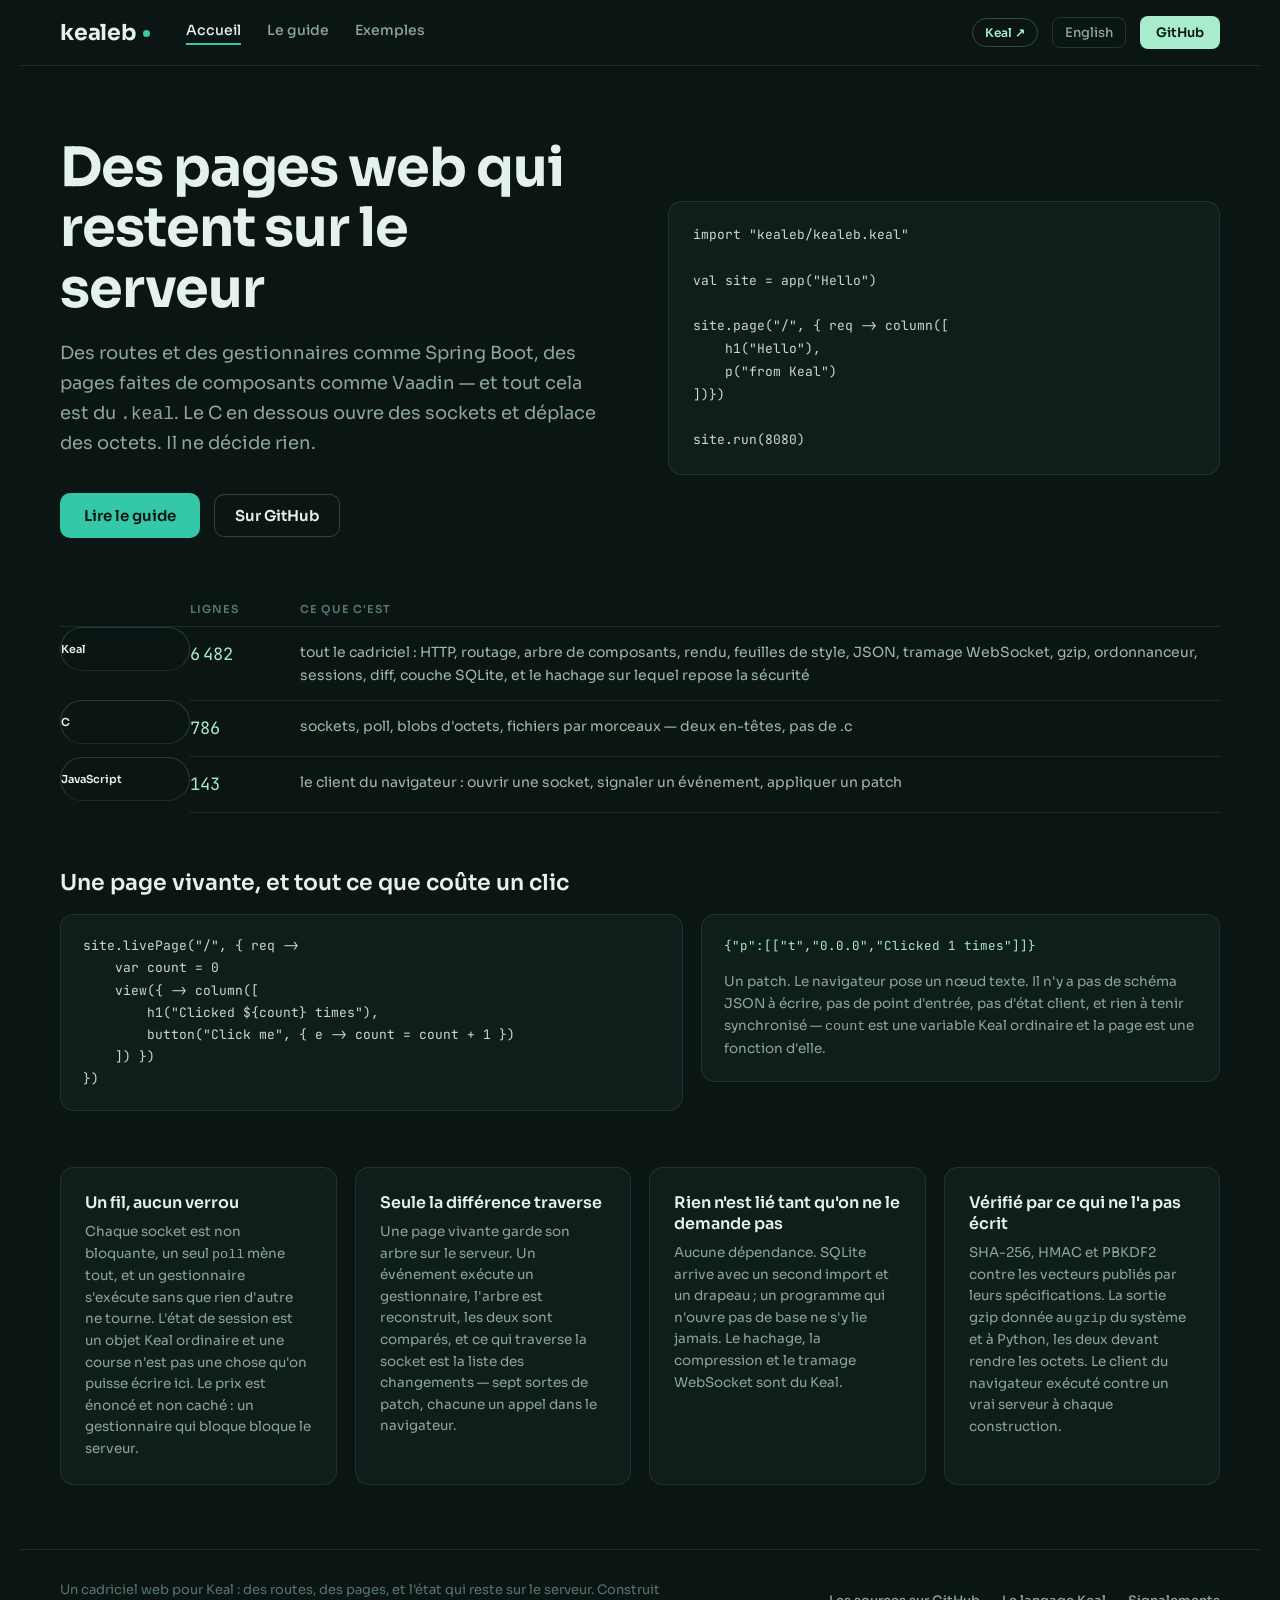
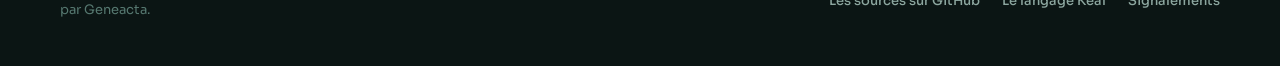
==== site/fr/index.html @ b49d1d78 "A site, in Keal's dress, generated from the documents it describes Three pages in each language — th" ====
<!doctype html>
<html lang="fr">
<head>
<meta charset="utf-8">
<meta name="viewport" content="width=device-width, initial-scale=1">
<title>kealeb — des pages web qui restent sur le serveur</title>
<meta name="description" content="Un cadriciel web pour Keal : les routes de Spring Boot, les pages de Vaadin, et tout cela en .keal.">
<link rel="canonical" href="https://geneacta.github.io/kealeb/fr/index.html">
<link rel="alternate" hreflang="en" href="https://geneacta.github.io/kealeb/index.html">
<link rel="alternate" hreflang="fr" href="https://geneacta.github.io/kealeb/fr/index.html">
<link rel="alternate" hreflang="x-default" href="https://geneacta.github.io/kealeb/index.html">
<meta property="og:type" content="website">
<meta property="og:site_name" content="kealeb">
<meta property="og:locale" content="fr_FR">
<meta property="og:title" content="kealeb — des pages web qui restent sur le serveur">
<meta property="og:description" content="Un cadriciel web pour Keal : les routes de Spring Boot, les pages de Vaadin, et tout cela en .keal.">
<meta property="og:url" content="https://geneacta.github.io/kealeb/fr/index.html">
<meta name="twitter:card" content="summary">
<meta name="twitter:title" content="kealeb — des pages web qui restent sur le serveur">
<meta name="twitter:description" content="Un cadriciel web pour Keal : les routes de Spring Boot, les pages de Vaadin, et tout cela en .keal.">
<link rel="preconnect" href="https://fonts.googleapis.com">
<link rel="preconnect" href="https://fonts.gstatic.com" crossorigin>
<link href="https://fonts.googleapis.com/css2?family=Sora:wght@400;500;600;700&family=JetBrains+Mono:wght@400;500;600;700&display=swap" rel="stylesheet">
<link rel="stylesheet" href="../style.css">
</head>
<body>
<div class="wrap">
<nav class="nav">
  <div class="nav-left">
    <a class="wordmark" href="index.html">kealeb</a>
    <div class="nav-links"><a href="index.html" class="tab-active">Accueil</a><a href="guide.html">Le guide</a><a href="examples.html">Exemples</a></div>
  </div>
  <div class="nav-right">
    <a class="btn-keal" href="https://geneacta.github.io/keal/">Keal ↗</a>
    <a class="btn-lang" href="../index.html">English</a>
    <a class="btn-gh" href="https://github.com/geneacta/kealeb">GitHub</a>
  </div>
</nav>

<section class="hero">
  <div>
    <h1>Des pages web qui restent sur le serveur</h1>
    <p class="sub">Des routes et des gestionnaires comme Spring Boot, des pages faites de composants comme Vaadin — et tout cela est du <code>.keal</code>. Le C en dessous ouvre des sockets et déplace des octets. Il ne décide rien.</p>
    <div class="hero-cta"><a class="cta" href="guide.html">Lire le guide</a>
      <a class="cta2" href="https://github.com/geneacta/kealeb">Sur GitHub</a></div>
  </div>
  <div class="hero-code"><pre class="mono">import &quot;kealeb/kealeb.keal&quot;

val site = app(&quot;Hello&quot;)

site.page(&quot;/&quot;, { req -&gt; column([
    h1(&quot;Hello&quot;),
    p(&quot;from Keal&quot;)
])})

site.run(8080)</pre></div>
</section>
<section class="counts-wrap"><table class="counts"><thead><tr><th></th><th>lignes</th><th>ce que c'est</th></tr></thead><tbody><tr><td class="lang">Keal</td><td class="n">6&thinsp;482</td><td>tout le cadriciel : HTTP, routage, arbre de composants, rendu, feuilles de style, JSON, tramage WebSocket, gzip, ordonnanceur, sessions, diff, couche SQLite, et le hachage sur lequel repose la sécurité</td></tr><tr><td class="lang">C</td><td class="n">786</td><td>sockets, poll, blobs d'octets, fichiers par morceaux — deux en-têtes, pas de .c</td></tr><tr><td class="lang">JavaScript</td><td class="n">143</td><td>le client du navigateur : ouvrir une socket, signaler un événement, appliquer un patch</td></tr></tbody></table></section>
<section class="live">
  <h2>Une page vivante, et tout ce que coûte un clic</h2>
  <div class="live-grid"><pre class="mono">site.livePage(&quot;/&quot;, { req -&gt;
    var count = 0
    view({ -&gt; column([
        h1(&quot;Clicked ${count} times&quot;),
        button(&quot;Click me&quot;, { e -&gt; count = count + 1 })
    ]) })
})</pre><div class="patch"><pre class="mono">{&quot;p&quot;:[[&quot;t&quot;,&quot;0.0.0&quot;,&quot;Clicked 1 times&quot;]]}</pre><p>Un patch. Le navigateur pose un nœud texte. Il n'y a pas de schéma JSON à écrire, pas de point d'entrée, pas d'état client, et rien à tenir synchronisé — <code>count</code> est une variable Keal ordinaire et la page est une fonction d'elle.</p></div></div>
</section>
<section class="cards4"><div class="card"><h3>Un fil, aucun verrou</h3><p>Chaque socket est non bloquante, un seul <code>poll</code> mène tout, et un gestionnaire s'exécute sans que rien d'autre ne tourne. L'état de session est un objet Keal ordinaire et une course n'est pas une chose qu'on puisse écrire ici. Le prix est énoncé et non caché : un gestionnaire qui bloque bloque le serveur.</p></div><div class="card"><h3>Seule la différence traverse</h3><p>Une page vivante garde son arbre sur le serveur. Un événement exécute un gestionnaire, l'arbre est reconstruit, les deux sont comparés, et ce qui traverse la socket est la liste des changements — sept sortes de patch, chacune un appel dans le navigateur.</p></div><div class="card"><h3>Rien n'est lié tant qu'on ne le demande pas</h3><p>Aucune dépendance. SQLite arrive avec un second import et un drapeau ; un programme qui n'ouvre pas de base ne s'y lie jamais. Le hachage, la compression et le tramage WebSocket sont du Keal.</p></div><div class="card"><h3>Vérifié par ce qui ne l'a pas écrit</h3><p>SHA-256, HMAC et PBKDF2 contre les vecteurs publiés par leurs spécifications. La sortie gzip donnée au <code>gzip</code> du système et à Python, les deux devant rendre les octets. Le client du navigateur exécuté contre un vrai serveur à chaque construction.</p></div></section>

<footer class="foot">
  <div class="foot-l">Un cadriciel web pour Keal : des routes, des pages, et l'état qui reste sur le serveur. Construit par Geneacta.</div>
  <div class="foot-r">
    <a href="https://github.com/geneacta/kealeb">Les sources sur GitHub</a>
    <a href="https://geneacta.github.io/keal/">Le langage Keal</a>
    <a href="https://github.com/geneacta/kealeb/issues">Signalements</a>
  </div>
</footer>
</div>
</body>
</html>
---- site/style.css ----
/* Keal site — design tokens from the handoff (assets/README.md). */
:root {
  --bg: #0B1514; --panel: #0F1D1B;
  --line: rgba(140,220,196,.12); --line2: rgba(140,220,196,.16);
  --ink: #E4F1EC; --dim: #8CA69F; --prose: #9FB8B1; --faint: #567870;
  --accent: #35C8A8; --accent-h: #4ADBB5; --mint: #A9EBCD;
  --kw: #63D3B4; --ty: #A9EBCD; --str: #D9C98B; --code: #C7DAD4;
}
* { box-sizing: border-box; }
html, body { margin: 0; }
body { background: var(--bg); color: var(--ink); font: 400 15.5px/1.75 Sora, sans-serif; }
a { text-decoration: none; color: inherit; }
.wrap { max-width: 1240px; margin: 0 auto; }
.mono { font-family: 'JetBrains Mono', monospace; }

/* ---- nav ---- */
.nav { display: flex; align-items: center; justify-content: space-between;
       padding: 16px 40px; border-bottom: 1px solid var(--line); }
.nav-left { display: flex; align-items: center; gap: 36px; }
.nav-logo { display: block; height: 36px; width: auto; }
.nav-links { display: flex; gap: 26px; font: 500 14px Sora, sans-serif; }
.nav-links a { color: var(--dim); }
.nav-links a:hover { color: var(--ink); }
.nav-links a.active { color: var(--ink); }
.nav-links a.tab-active { color: var(--ink); border-bottom: 2px solid var(--accent); padding-bottom: 4px; }
.nav-links .soon { color: var(--faint); cursor: default; }
.nav-right { display: flex; align-items: center; gap: 14px; }
.lang { display: flex; border: 1px solid rgba(140,220,196,.2); border-radius: 99px;
        overflow: hidden; font: 600 11px Sora, sans-serif; }
.lang button { border: 0; background: none; padding: 5px 11px; color: var(--dim);
               font: inherit; cursor: pointer; }
.lang button.on { background: var(--accent); color: var(--bg); }
.badge { font: 500 12px 'JetBrains Mono', monospace; color: var(--dim);
         border: 1px solid rgba(140,220,196,.2); border-radius: 6px; padding: 5px 10px; }
.btn-gh { font: 600 13px Sora, sans-serif; color: var(--bg); background: var(--mint);
          border-radius: 8px; padding: 8px 16px; }
.btn-gh:hover { filter: brightness(1.06); }

/* ---- buttons ---- */
.cta { display: inline-block; font: 600 15px Sora, sans-serif; color: var(--bg);
       background: var(--accent); border-radius: 10px; padding: 13px 24px; }
.cta:hover { background: var(--accent-h); }
.cta-line { display: inline-block; font: 600 15px Sora, sans-serif; color: var(--ink);
            border: 1px solid rgba(140,220,196,.25); border-radius: 10px; padding: 13px 24px; }
.cta-line:hover { border-color: rgba(140,220,196,.45); }

/* ---- hero ---- */
.hero { display: grid; grid-template-columns: 1fr 1fr; gap: 56px;
        padding: 72px 40px 64px; align-items: center; }
.pill { display: inline-flex; align-items: center; gap: 8px;
        font: 600 12px 'JetBrains Mono', monospace; color: var(--mint);
        border: 1px solid rgba(169,235,205,.25); border-radius: 99px;
        padding: 6px 14px; margin-bottom: 26px; }
.pill .dot { width: 6px; height: 6px; border-radius: 99px; background: var(--accent); }
.hero h1 { margin: 0 0 20px; font: 700 54px/1.12 Sora, sans-serif;
           letter-spacing: -.02em; text-wrap: pretty; }
.hero .sub { margin: 0 0 34px; font: 400 18px/1.65 Sora, sans-serif;
             color: var(--dim); max-width: 52ch; }
.ctas { display: flex; gap: 14px; align-items: center; margin-bottom: 26px; }
.cmd { display: inline-flex; align-items: center; gap: 12px;
       font: 500 13.5px 'JetBrains Mono', monospace; color: var(--mint);
       background: var(--panel); border: 1px solid rgba(140,220,196,.14);
       border-radius: 10px; padding: 12px 18px; cursor: pointer; }
.cmd .p { color: var(--faint); }
.cmd .cp { color: var(--faint); border-left: 1px solid rgba(140,220,196,.14); padding-left: 12px; }

/* ---- code windows ---- */
.win { background: var(--panel); border: 1px solid var(--line2); border-radius: 14px; overflow: hidden; }
.win.shadow { box-shadow: 0 24px 60px rgba(0,0,0,.45); }
.win-bar { display: flex; align-items: center; gap: 8px; padding: 12px 16px; border-bottom: 1px solid var(--line); }
.win-bar .b { width: 10px; height: 10px; border-radius: 99px; background: rgba(140,220,196,.18); }
.win-bar .t { margin-left: 10px; font: 500 12px 'JetBrains Mono', monospace; color: var(--dim); }
.win pre { margin: 0; padding: 22px 24px; font: 13.5px/1.75 'JetBrains Mono', monospace;
           color: var(--code); white-space: pre; overflow-x: auto; }
.win-foot { display: flex; align-items: center; gap: 10px; padding: 12px 24px;
            border-top: 1px solid var(--line); font: 500 13px 'JetBrains Mono', monospace; }
.k { color: var(--kw); } .t { color: var(--ty); } .s { color: var(--str); } .c { color: var(--faint); }
.out { color: var(--mint); }

/* ---- feature cards ---- */
.cards4 { display: grid; grid-template-columns: repeat(4, 1fr); gap: 18px; padding: 0 40px 64px; }
/* `.cards` had no rule at all, so the three pages that use it — the landing
   page, the documentation index and "coming from" — laid their cards out as
   plain blocks, one full-width panel per row. `auto-fit` rather than a fixed
   count because those three hold five, ten and ten cards. */
.cards { display: grid; grid-template-columns: repeat(auto-fit, minmax(240px, 1fr));
         gap: 18px; padding: 0 40px 64px; }
/* Inside the documentation column there is 616px to work with, not the full
   band: three fixed columns leave 145px of text per card. */
.dmain .cards3 { grid-template-columns: repeat(auto-fit, minmax(260px, 1fr)); }
/* A caption under a figure, not another paragraph of body text. `.cap` is
   used on the landing page too, so this stays scoped to the doc column. */
.dmain .cap { margin: 26px 0 4px; font: 500 12.5px 'JetBrains Mono', monospace;
              color: var(--dim); }
.card { background: var(--panel); border: 1px solid var(--line); border-radius: 14px; padding: 24px; }
.eyebrow { font: 600 12px 'JetBrains Mono', monospace; color: var(--accent);
           letter-spacing: .08em; margin-bottom: 12px; text-transform: uppercase; }
.card h3 { margin: 0 0 8px; font: 600 16px Sora, sans-serif; color: var(--ink); }
.card p { margin: 0; font: 400 13.5px/1.6 Sora, sans-serif; color: var(--dim); }
.chips { display: flex; flex-wrap: wrap; gap: 6px; }
.chip { font: 500 11.5px 'JetBrains Mono', monospace; color: var(--mint);
        border: 1px solid rgba(169,235,205,.2); border-radius: 6px; padding: 3px 8px; }
.card pre { margin: 0; font: 12.5px/1.7 'JetBrains Mono', monospace; color: var(--code); white-space: pre; }

/* ---- two-column sections ---- */
.duo { display: grid; grid-template-columns: 1fr 1fr; gap: 56px; padding: 64px 40px;
       border-top: 1px solid var(--line); align-items: center; }
.duo h2 { margin: 0 0 18px; font: 700 34px/1.2 Sora, sans-serif; letter-spacing: -.015em; }
.duo p { margin: 0 0 22px; font: 400 15.5px/1.7 Sora, sans-serif; color: var(--dim); max-width: 50ch; }
.duo p:last-child { margin-bottom: 0; }
.ic { font-family: 'JetBrains Mono', monospace; color: var(--mint); }

/* ---- perf bars ---- */
.perf { background: var(--panel); border: 1px solid var(--line2); border-radius: 14px; padding: 28px; }
.perf-rows { display: flex; flex-direction: column; gap: 12px; font: 500 13px 'JetBrains Mono', monospace; }
.perf-row { display: grid; grid-template-columns: 120px 1fr 56px; gap: 14px; align-items: center; color: var(--dim); }
.perf-row.hot { color: var(--mint); }
.bar { height: 7px; border-radius: 99px; background: rgba(140,220,196,.1); }
.bar > div { height: 100%; border-radius: 99px; background: rgba(140,220,196,.35); width: 0; transition: width .6s ease-out; }
.bar.mid > div { background: rgba(140,220,196,.55); }
.bar.hot > div { background: var(--accent); }
.perf-cap { margin-top: 16px; font: 400 12.5px Sora, sans-serif; color: var(--faint); }

/* ---- getting started ---- */
.gs { padding: 64px 40px; border-top: 1px solid var(--line); }
.gs-head { display: flex; align-items: baseline; justify-content: space-between; margin-bottom: 26px; }
.gs-head h2 { margin: 0; font: 700 34px Sora, sans-serif; letter-spacing: -.015em; }
.gs-head a { font: 600 13.5px Sora, sans-serif; color: var(--accent); }
.cards3 { display: grid; grid-template-columns: 1fr 1fr 1fr; gap: 18px; }
.term { background: var(--panel); border: 1px solid var(--line); border-radius: 14px; padding: 22px; }
.term .lbl { font: 600 12px 'JetBrains Mono', monospace; color: var(--faint); margin-bottom: 12px; }
.term pre { margin: 0; font: 12.5px/1.8 'JetBrains Mono', monospace; color: var(--code); white-space: pre; }

/* ---- footer ---- */
footer { display: grid; grid-template-columns: 2fr 1fr 1fr 1fr; gap: 32px;
         padding: 44px 40px 36px; border-top: 1px solid var(--line); }
footer .base { margin: 0 0 14px; font: 400 13px/1.6 Sora, sans-serif; color: var(--faint); max-width: 34ch; }
.fcol { display: flex; flex-direction: column; gap: 10px; font: 400 13.5px Sora, sans-serif; }
.fcol .h { font: 600 12px 'JetBrains Mono', monospace; color: var(--faint); letter-spacing: .08em; }
.fcol a { color: var(--dim); } .fcol a:hover { color: var(--ink); }

/* ---- tour ---- */
.tbar { display: flex; align-items: center; justify-content: space-between;
        padding: 13px 32px; border-bottom: 1px solid var(--line); }
.tbar-l { display: flex; align-items: center; gap: 16px; }
.tbar-l img { display: block; height: 30px; width: auto; }
.tbar-l .sl { color: #33504A; } .tbar-l .tt { font: 600 14px Sora, sans-serif; }
.tbar-r { display: flex; align-items: center; gap: 14px; }
.tbar-r .cnt { font: 500 12px 'JetBrains Mono', monospace; color: var(--dim); }
.prog { width: 180px; height: 5px; border-radius: 99px; background: var(--line); overflow: hidden; }
.prog > div { height: 100%; border-radius: 99px; background: linear-gradient(90deg, #35C8A8, #A9EBCD); }
.texit { font: 600 12px Sora, sans-serif; color: var(--dim);
         border: 1px solid rgba(140,220,196,.2); border-radius: 8px; padding: 6px 14px; }
.tgrid { display: grid; grid-template-columns: 264px 1fr; min-height: 680px; }
.tside { border-right: 1px solid var(--line); padding: 24px 0; }
.tside .lbl { font: 600 11px 'JetBrains Mono', monospace; color: var(--faint);
              letter-spacing: .1em; padding: 0 24px 12px; }
.tch { display: flex; align-items: center; gap: 12px; padding: 9px 24px; cursor: pointer; }
.tch .n { width: 20px; height: 20px; border-radius: 99px; display: grid; place-items: center;
          font: 500 11px Sora, sans-serif; border: 1px solid rgba(140,220,196,.25); color: var(--faint); flex: none; }
.tch .nm { font: 500 13.5px Sora, sans-serif; color: var(--dim); }
.tch.done .n { border: 0; background: rgba(53,200,168,.18); color: var(--accent); font-weight: 600; }
.tch.now { background: rgba(53,200,168,.1); border-left: 2px solid var(--accent); padding-left: 22px; }
.tch.now .n { border: 0; background: var(--accent); color: var(--bg); font-weight: 600; }
.tch.now .nm { font-weight: 600; color: var(--ink); }
.tnote { margin: 20px 24px 0; background: rgba(169,235,205,.05);
         border: 1px solid rgba(169,235,205,.14); border-radius: 10px; padding: 14px 16px; }
.tnote .h { font: 600 11px 'JetBrains Mono', monospace; color: var(--mint); margin-bottom: 6px; }
.tnote p { margin: 0; font: 400 12px/1.55 Sora, sans-serif; color: var(--faint); }
.tmain { padding: 44px 56px; max-width: 760px; }
.tmain .eyebrow { margin-bottom: 10px; }
.tmain h2 { margin: 0 0 18px; font: 700 32px Sora, sans-serif; letter-spacing: -.01em; }
.tmain p { margin: 0 0 26px; font: 400 15.5px/1.75 Sora, sans-serif; color: var(--prose); }
.cwin { background: var(--panel); border: 1px solid var(--line2); border-radius: 12px;
        overflow: hidden; margin-bottom: 20px; }
.cwin-bar { display: flex; align-items: center; justify-content: space-between;
            padding: 10px 18px; border-bottom: 1px solid var(--line); }
.cwin-bar .f { font: 500 12px 'JetBrains Mono', monospace; color: var(--dim); }
.run { font: 600 12px Sora, sans-serif; color: var(--bg); background: var(--mint);
       border: 0; border-radius: 6px; padding: 4px 12px; cursor: pointer; }
.cwin pre { margin: 0; padding: 20px 22px; font: 13.5px/1.8 'JetBrains Mono', monospace;
            color: var(--code); white-space: pre; overflow-x: auto; }
.cwin .cout { display: none; padding: 12px 22px; border-top: 1px solid var(--line);
              font: 500 13px 'JetBrains Mono', monospace; color: var(--mint); white-space: pre; }
.cwin.ran .cout { display: block; }
.callout { display: flex; gap: 14px; background: rgba(169,235,205,.06);
           border: 1px solid rgba(169,235,205,.18); border-radius: 12px;
           padding: 16px 20px; margin-bottom: 34px; }
.callout .st { font: 700 14px Sora, sans-serif; color: var(--mint); }
.callout p { margin: 0; font: 400 13.5px/1.65 Sora, sans-serif; color: var(--prose); }
.tnav { display: flex; justify-content: space-between; }
.tprev { font: 600 14px Sora, sans-serif; color: var(--dim);
         border: 1px solid rgba(140,220,196,.2); border-radius: 10px; padding: 11px 20px; }
.tnext { font: 600 14px Sora, sans-serif; color: var(--bg); background: var(--accent);
         border-radius: 10px; padding: 11px 20px; }
.tnext:hover { background: var(--accent-h); }

/* ---- docs ---- */
.dgrid { display: grid; grid-template-columns: 264px 1fr 200px; min-height: 680px; }
.dside { border-right: 1px solid var(--line); padding: 20px 0; }
.dside .grp { font: 600 11px 'JetBrains Mono', monospace; color: var(--faint);
              letter-spacing: .1em; padding: 20px 26px 10px; }
.dside .grp:first-child { padding-top: 4px; }
.dside a { display: block; padding: 7px 26px; font: 500 13.5px Sora, sans-serif; color: var(--dim); }
.dside a:hover { color: var(--ink); }
.dside a.on { color: var(--ink); background: rgba(53,200,168,.1);
              border-left: 2px solid var(--accent); padding-left: 24px; font-weight: 600; }
.dmain { padding: 40px 52px; max-width: 720px; }
.crumb { font: 500 12.5px 'JetBrains Mono', monospace; color: var(--faint); margin-bottom: 14px; }
.crumb .sl { color: #33504A; } .crumb .here { color: var(--mint); }
.dmain h1 { margin: 0 0 20px; font: 700 36px Sora, sans-serif; letter-spacing: -.015em; }
.dmain h2 { margin: 0 0 14px; font: 700 22px Sora, sans-serif; }
.dmain p { margin: 0 0 24px; font: 400 15.5px/1.75 Sora, sans-serif; color: var(--prose); }
.dmain strong { color: var(--ink); font-weight: 600; }
.dtable { border: 1px solid rgba(140,220,196,.14); border-radius: 12px; overflow: hidden;
          margin-bottom: 26px; font: 400 13.5px Sora, sans-serif; }
.dtable .hd { display: grid; grid-template-columns: 1fr 1fr 2fr; gap: 16px; padding: 11px 20px;
              background: rgba(53,200,168,.06); font: 600 11.5px 'JetBrains Mono', monospace; color: var(--faint); }
.dtable .row { display: grid; grid-template-columns: 1fr 1fr 2fr; gap: 16px; padding: 12px 20px;
               border-top: 1px solid rgba(140,220,196,.1); }
.dtoc { padding: 40px 28px 0 8px; }
.dtoc .h { font: 600 11px 'JetBrains Mono', monospace; color: var(--faint);
           letter-spacing: .1em; margin-bottom: 14px; }
.dtoc-items { display: flex; flex-direction: column; gap: 10px;
              font: 400 12.5px Sora, sans-serif; border-left: 1px solid rgba(140,220,196,.14); }
.dtoc-items a { color: var(--dim); padding-left: 14px; }
.dtoc-items a.on { color: var(--mint); border-left: 2px solid var(--accent); margin-left: -1.5px; }

@media (max-width: 900px) {
  .hero, .duo, .cards4, .cards3, .tgrid, .dgrid, footer { grid-template-columns: 1fr; display: grid; }
  .hero h1 { font-size: 38px; }
  .nav { flex-wrap: wrap; gap: 12px; }
  .dtoc { display: none; }
}

/* ---- generated pages ---------------------------------------------------
   The site is built by site/build.py; these are the pieces that generator
   emits which the hand-written prototype did not have. */

.btn-lang { font: 500 13px Sora, sans-serif; color: var(--dim); border: 1px solid var(--line2);
            border-radius: 8px; padding: 6px 12px; }
.btn-lang:hover { color: var(--ink); border-color: var(--accent); }

/* Long-form prose, shared by the docs, the tour and the coming-from pages. */
.prose { max-width: 780px; }
.prose h1 { font: 700 38px Sora, sans-serif; letter-spacing: -.015em; margin: 0 0 14px; }
.prose h2 { font: 600 24px Sora, sans-serif; margin: 44px 0 12px; padding-top: 8px;
            border-top: 1px solid var(--line); letter-spacing: -.01em; }
.prose h3 { font: 600 18px Sora, sans-serif; margin: 28px 0 8px; }
.prose h4, .prose h5, .prose h6 { font: 600 15px Sora, sans-serif; margin: 20px 0 6px; }
.prose p { margin: 12px 0; font: 400 15.5px/1.75 Sora, sans-serif; color: var(--prose); }
.prose ul, .prose ol { margin: 12px 0 12px 22px; }
.prose li { margin: 7px 0; font: 400 15.5px/1.7 Sora, sans-serif; color: var(--prose); }
.prose a { color: var(--mint); text-decoration: underline; text-underline-offset: 3px; }
.prose a:hover { color: var(--accent); }
.prose code { font: 13.5px 'JetBrains Mono', monospace; color: var(--mint);
              background: rgba(53,200,168,.08); padding: 1px 5px; border-radius: 4px; }
.prose pre { background: var(--panel); border: 1px solid var(--line2); border-radius: 10px;
             padding: 16px 18px; overflow-x: auto; margin: 16px 0; }
.prose pre code { background: none; padding: 0; color: var(--code);
                  font: 13.5px/1.65 'JetBrains Mono', monospace; }
.prose blockquote { margin: 16px 0; padding: 2px 0 2px 18px; border-left: 3px solid var(--accent);
                    color: var(--dim); font: 400 15px/1.7 Sora, sans-serif; }
.prose hr { border: 0; border-top: 1px solid var(--line); margin: 34px 0; }
.prose strong { color: var(--ink); font-weight: 600; }

.tablewrap { overflow-x: auto; margin: 18px 0; }
.tablewrap table { border-collapse: collapse; width: 100%; min-width: 460px; }
.tablewrap th { text-align: left; font: 600 11px 'JetBrains Mono', monospace; color: var(--faint);
                letter-spacing: .09em; text-transform: uppercase; padding: 8px 14px 8px 0;
                border-bottom: 1px solid var(--line2); }
.tablewrap td { padding: 9px 14px 9px 0; border-bottom: 1px solid var(--line);
                font: 400 14px/1.6 Sora, sans-serif; color: var(--prose); vertical-align: top; }
.tablewrap td code { white-space: pre; }

/* The tour: a chapter list beside the chapters themselves. */
.tourgrid { display: grid; grid-template-columns: 264px 1fr; gap: 40px; padding: 30px 0 80px; }
.tournav { position: sticky; top: 20px; align-self: start; border-right: 1px solid var(--line);
           padding-right: 16px; }
.tournav .tch { display: flex; align-items: center; gap: 10px; padding: 7px 10px; border-radius: 8px;
                font: 500 13.5px Sora, sans-serif; color: var(--dim); }
.tournav .tch:hover { color: var(--ink); background: rgba(53,200,168,.06); }
.tournav .tch .n { width: 22px; height: 22px; border-radius: 6px; background: var(--panel);
                   border: 1px solid var(--line2); display: grid; place-items: center;
                   font: 600 11px 'JetBrains Mono', monospace; color: var(--faint); flex: none; }
.chapter { scroll-margin-top: 20px; }
.cwin-out { border-top: 1px solid var(--line2); background: rgba(0,0,0,.18); }
.cwin-out pre { margin: 0; padding: 12px 18px; color: var(--mint);
                font: 13px/1.6 'JetBrains Mono', monospace; }

/* The standard library page. */
.sgrid { display: grid; grid-template-columns: 264px 1fr; gap: 40px; padding: 24px 0 80px; }
.snav { position: sticky; top: 20px; align-self: start; max-height: 90vh; overflow-y: auto;
        border-right: 1px solid var(--line); padding-right: 12px; }
.snav .navmod { font: 600 11px 'JetBrains Mono', monospace; color: var(--faint);
                letter-spacing: .1em; text-transform: uppercase; padding: 12px 8px 6px; }
.snav a { display: block; padding: 4px 8px; font: 500 12.5px 'JetBrains Mono', monospace;
          color: var(--dim); white-space: nowrap; overflow: hidden; text-overflow: ellipsis; }
.snav a:hover { color: var(--ink); background: rgba(53,200,168,.06); }
.snav .k { display: inline-block; width: 50px; color: var(--faint); font-size: 11px; }
.smain pre.sig { font: 13.5px/1.6 'JetBrains Mono', monospace; color: var(--mint);
                 background: var(--panel); border: 1px solid var(--line2);
                 padding: 10px 16px; border-radius: 8px; overflow-x: auto; margin: 0 0 8px; }
.smain pre.sig.m { background: none; border: 0; border-left: 3px solid var(--line2);
                   border-radius: 0; padding: 2px 16px; margin: 10px 0 4px; color: var(--code); }
.smain .members { margin-left: 14px; }
.smain section { margin: 24px 0; }

.chips { display: flex; flex-wrap: wrap; gap: 8px; margin-top: 16px; }
.chips span { font: 500 12.5px 'JetBrains Mono', monospace; color: var(--mint);
              border: 1px solid var(--line2); border-radius: 999px; padding: 5px 13px; }
.bars { margin: 20px 0 6px; display: grid; gap: 10px; max-width: 620px; }
.barrow { display: grid; grid-template-columns: 120px 1fr 60px; align-items: center; gap: 14px; }
.bl { font: 500 13px Sora, sans-serif; color: var(--dim); }
.bar { height: 10px; background: var(--panel); border: 1px solid var(--line2); border-radius: 999px;
       overflow: hidden; }
.bar > div { height: 100%; width: 0; background: linear-gradient(90deg, var(--accent), var(--mint));
             transition: width .9s cubic-bezier(.2,.8,.2,1); }
.bv { font: 600 12.5px 'JetBrains Mono', monospace; color: var(--mint); text-align: right; }

a.card { text-decoration: none; }
a.card:hover { border-color: var(--accent); }

@media (max-width: 900px) {
  .tourgrid, .sgrid, .dgrid { grid-template-columns: 1fr; }
  .tournav, .snav, .dside, .dtoc { position: static; border-right: 0; max-height: none; }
}
.copy { margin-left: auto; font: 500 11px 'JetBrains Mono', monospace; color: var(--faint);
        cursor: pointer; user-select: none; }
.copy:hover { color: var(--mint); }
.cwin-bar { display: flex; align-items: center; gap: 10px; }
.run { font: 500 11px 'JetBrains Mono', monospace; color: var(--mint); border: 1px solid var(--line2);
       border-radius: 6px; padding: 2px 8px; }
.run:hover, .run.on { border-color: var(--accent); color: var(--accent); }
.dtoc-items a.on { color: var(--accent); }

/* ---------------------------------------------------------------- kealeb
 *
 * Everything above is Keal's, copied so the two sites read as one family.
 * Everything below is this site's own: the pages here are different pages,
 * and the rules they need did not exist there.
 */

.wordmark { font: 700 22px Sora, sans-serif; color: var(--ink); letter-spacing: -0.01em; }
.wordmark::after { content: ""; display: inline-block; width: 7px; height: 7px;
                   margin-left: 7px; border-radius: 50%; background: var(--accent);
                   vertical-align: 3px; }
.btn-keal { font: 600 12px Sora, sans-serif; color: var(--mint);
            border: 1px solid rgba(140,220,196,.28); border-radius: 99px; padding: 6px 12px; }
.btn-keal:hover { border-color: var(--accent); color: var(--accent-h); }

.hero-cta { display: flex; gap: 14px; align-items: center; flex-wrap: wrap; }
.cta2 { display: inline-block; font: 600 15px Sora, sans-serif; color: var(--ink);
        border: 1px solid rgba(140,220,196,.25); border-radius: 10px; padding: 11px 20px; }
.cta2:hover { border-color: rgba(140,220,196,.5); }
.hero-code pre { margin: 0; background: var(--panel); border: 1px solid var(--line);
                 border-radius: 14px; padding: 22px 24px; overflow-x: auto;
                 font: 13px/1.75 'JetBrains Mono', monospace; color: var(--code); }

.counts-wrap { padding: 0 40px 56px; }
.counts { width: 100%; border-collapse: collapse; font: 400 14px/1.6 Sora, sans-serif; }
.counts th { text-align: left; padding: 0 0 10px; font: 600 11px Sora, sans-serif;
             letter-spacing: .09em; text-transform: uppercase; color: var(--faint);
             border-bottom: 1px solid var(--line); }
.counts td { padding: 14px 0; border-bottom: 1px solid var(--line); color: var(--prose);
             vertical-align: top; }
.counts td.lang { width: 130px; color: var(--ink); font-weight: 600; }
.counts td.n { width: 110px; font-family: 'JetBrains Mono', monospace; color: var(--mint);
               font-size: 17px; }

.live { padding: 0 40px 56px; }
.live h2 { margin: 0 0 18px; font: 600 22px Sora, sans-serif; color: var(--ink); }
.live-grid { display: grid; grid-template-columns: 1.2fr 1fr; gap: 18px; align-items: start; }
.live-grid > pre { margin: 0; background: var(--panel); border: 1px solid var(--line);
                   border-radius: 14px; padding: 20px 22px; overflow-x: auto;
                   font: 13px/1.7 'JetBrains Mono', monospace; color: var(--code); }
.patch { background: var(--panel); border: 1px solid var(--line); border-radius: 14px;
         padding: 20px 22px; }
.patch pre { margin: 0 0 14px; font: 12.5px/1.7 'JetBrains Mono', monospace;
             color: var(--mint); white-space: pre-wrap; word-break: break-all; }
.patch p { margin: 0; font: 400 13.5px/1.65 Sora, sans-serif; color: var(--dim); }

.doc-head { padding: 44px 40px 10px; }
.doc-head h1 { margin: 0; font: 700 40px/1.15 Sora, sans-serif; letter-spacing: -0.02em; }
.doc-head .sub { margin: 12px 0 0; max-width: 70ch;
                 font: 400 16px/1.7 Sora, sans-serif; color: var(--prose); }

.ex { margin: 0 0 52px; }
.ex h2 { margin: 0 0 10px; font: 600 20px 'JetBrains Mono', monospace; color: var(--mint); }
.ex pre { max-height: 640px; overflow: auto; }

.dmain pre, .prose pre { background: var(--panel); border: 1px solid var(--line);
                         border-radius: 12px; padding: 16px 18px; overflow-x: auto;
                         font: 12.8px/1.7 'JetBrains Mono', monospace; color: var(--code); }
.prose table { width: 100%; border-collapse: collapse; margin: 0 0 20px; }
.prose th { text-align: left; padding: 8px 10px; border-bottom: 1px solid var(--line2);
            font: 600 11px Sora, sans-serif; letter-spacing: .08em;
            text-transform: uppercase; color: var(--faint); }
.prose td { padding: 9px 10px; border-bottom: 1px solid var(--line); color: var(--prose);
            vertical-align: top; font-size: 14px; }
.prose blockquote { margin: 0 0 18px; padding: 2px 0 2px 18px;
                    border-left: 2px solid var(--accent); color: var(--dim); }

footer.foot { display: flex; justify-content: space-between; align-items: center;
              gap: 32px; flex-wrap: wrap; padding: 30px 40px 46px;
              border-top: 1px solid var(--line); }
.foot-l { font: 400 13px/1.6 Sora, sans-serif; color: var(--faint); max-width: 62ch; }
.foot-r { display: flex; gap: 22px; font: 500 13px Sora, sans-serif; }
.foot-r a { color: var(--dim); }
.foot-r a:hover { color: var(--ink); }

@media (max-width: 900px) {
  .hero { grid-template-columns: 1fr; gap: 28px; }
  .live-grid { grid-template-columns: 1fr; }
  .dgrid { grid-template-columns: 1fr; }
  .dtoc { display: none; }
  .cards4 { grid-template-columns: 1fr 1fr; }
}
@media (max-width: 620px) {
  .cards4 { grid-template-columns: 1fr; }
  .nav { flex-wrap: wrap; gap: 12px; padding: 14px 20px; }
  .hero, .counts-wrap, .live, .doc-head { padding-left: 20px; padding-right: 20px; }
}

/* A fenced block says which language it is, quietly, in the corner. */
.prose pre[class^="lang-"], .dmain pre[class^="lang-"] { position: relative; padding-top: 22px; }
.prose pre[class^="lang-"]::before, .dmain pre[class^="lang-"]::before {
  position: absolute; top: 6px; right: 12px;
  font: 600 10px Sora, sans-serif; letter-spacing: .1em;
  text-transform: uppercase; color: var(--faint);
}
.prose pre.lang-keal::before, .dmain pre.lang-keal::before { content: "keal"; }
.prose pre.lang-sh::before, .dmain pre.lang-sh::before { content: "shell"; }
.prose pre.lang-toml::before, .dmain pre.lang-toml::before { content: "toml"; }
.prose pre.lang-json::before, .dmain pre.lang-json::before { content: "json"; }
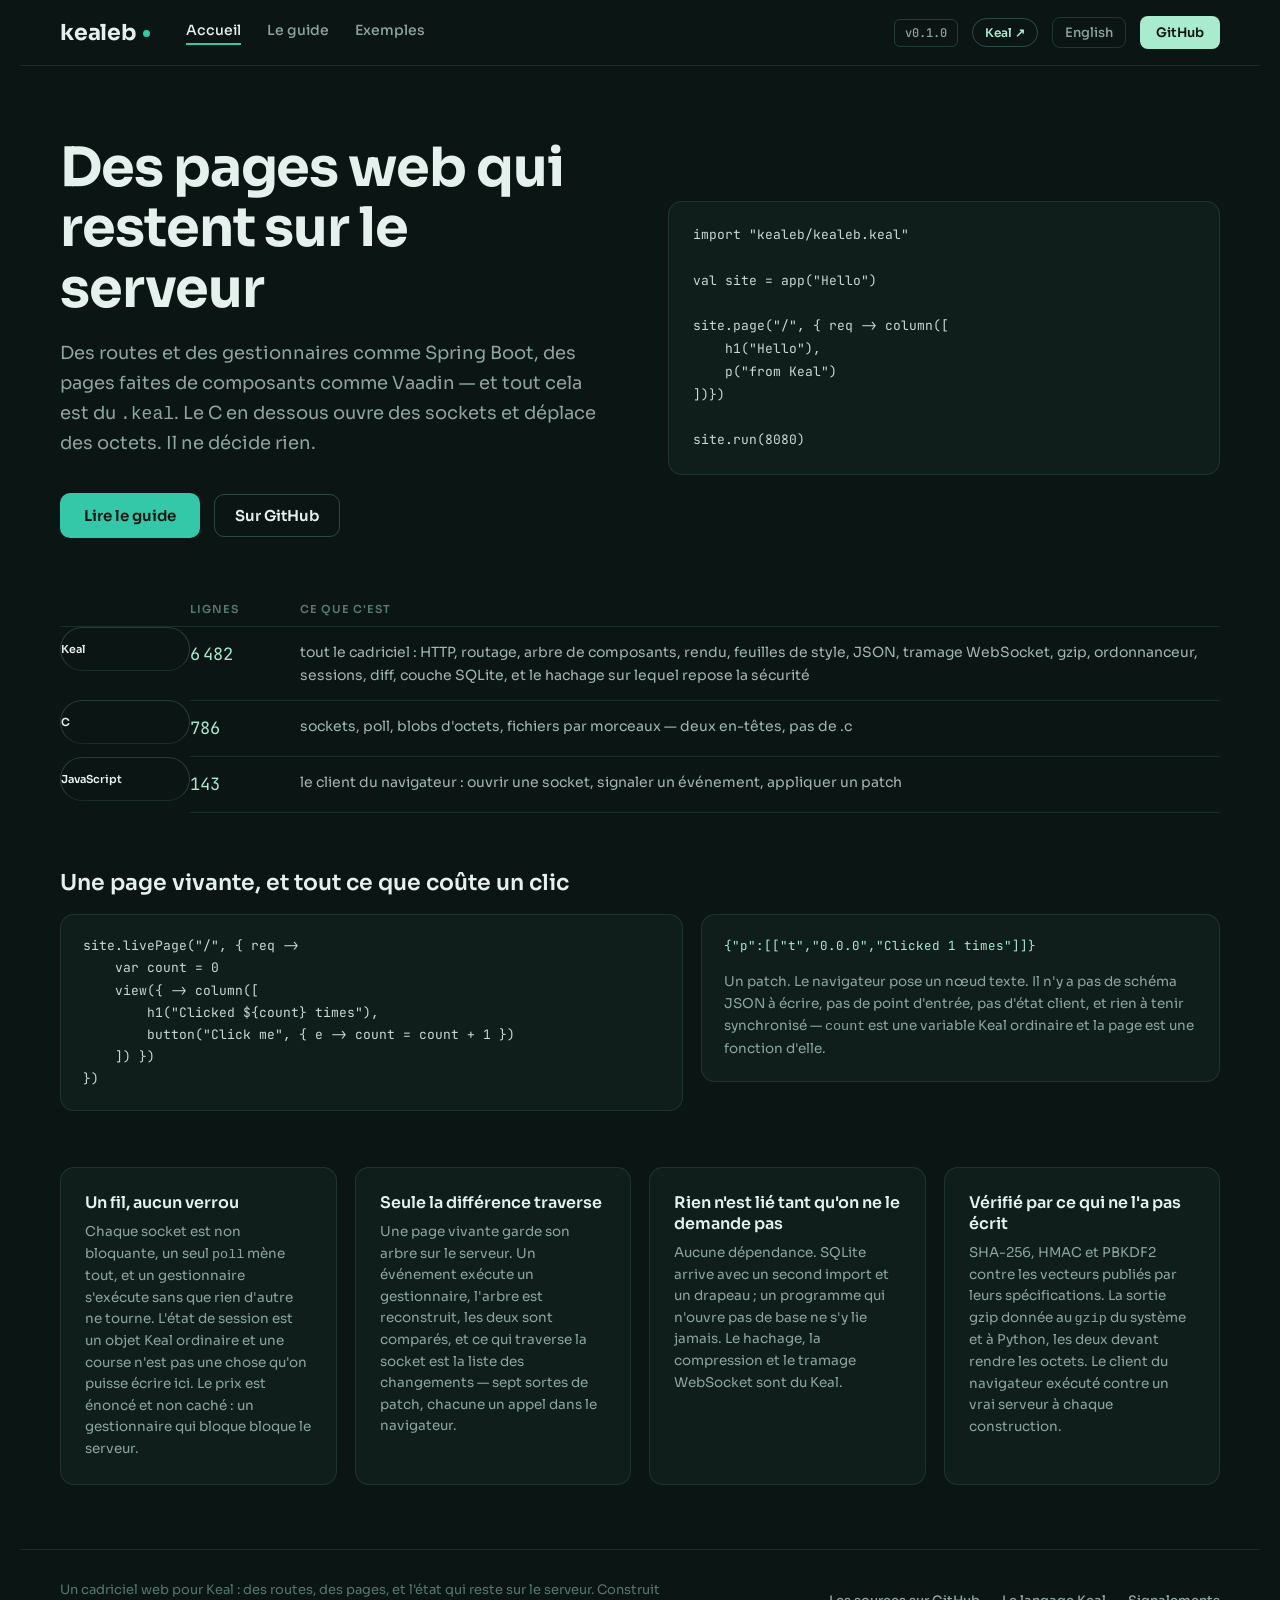
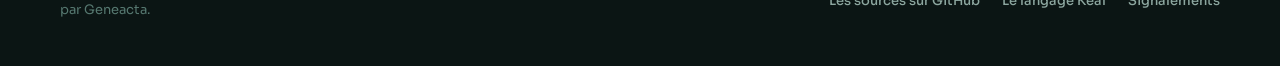
==== commit a2d8d62b: "A badge band at the top of the README, like Keal's Two numbers, both counted rather than remembered:" ====
--- a/site/fr/index.html
+++ b/site/fr/index.html
@@ -31,6 +31,7 @@
     <div class="nav-links"><a href="index.html" class="tab-active">Accueil</a><a href="guide.html">Le guide</a><a href="examples.html">Exemples</a></div>
   </div>
   <div class="nav-right">
+    <span class="badge">v0.1.0</span>
     <a class="btn-keal" href="https://geneacta.github.io/keal/">Keal ↗</a>
     <a class="btn-lang" href="../index.html">English</a>
     <a class="btn-gh" href="https://github.com/geneacta/kealeb">GitHub</a>
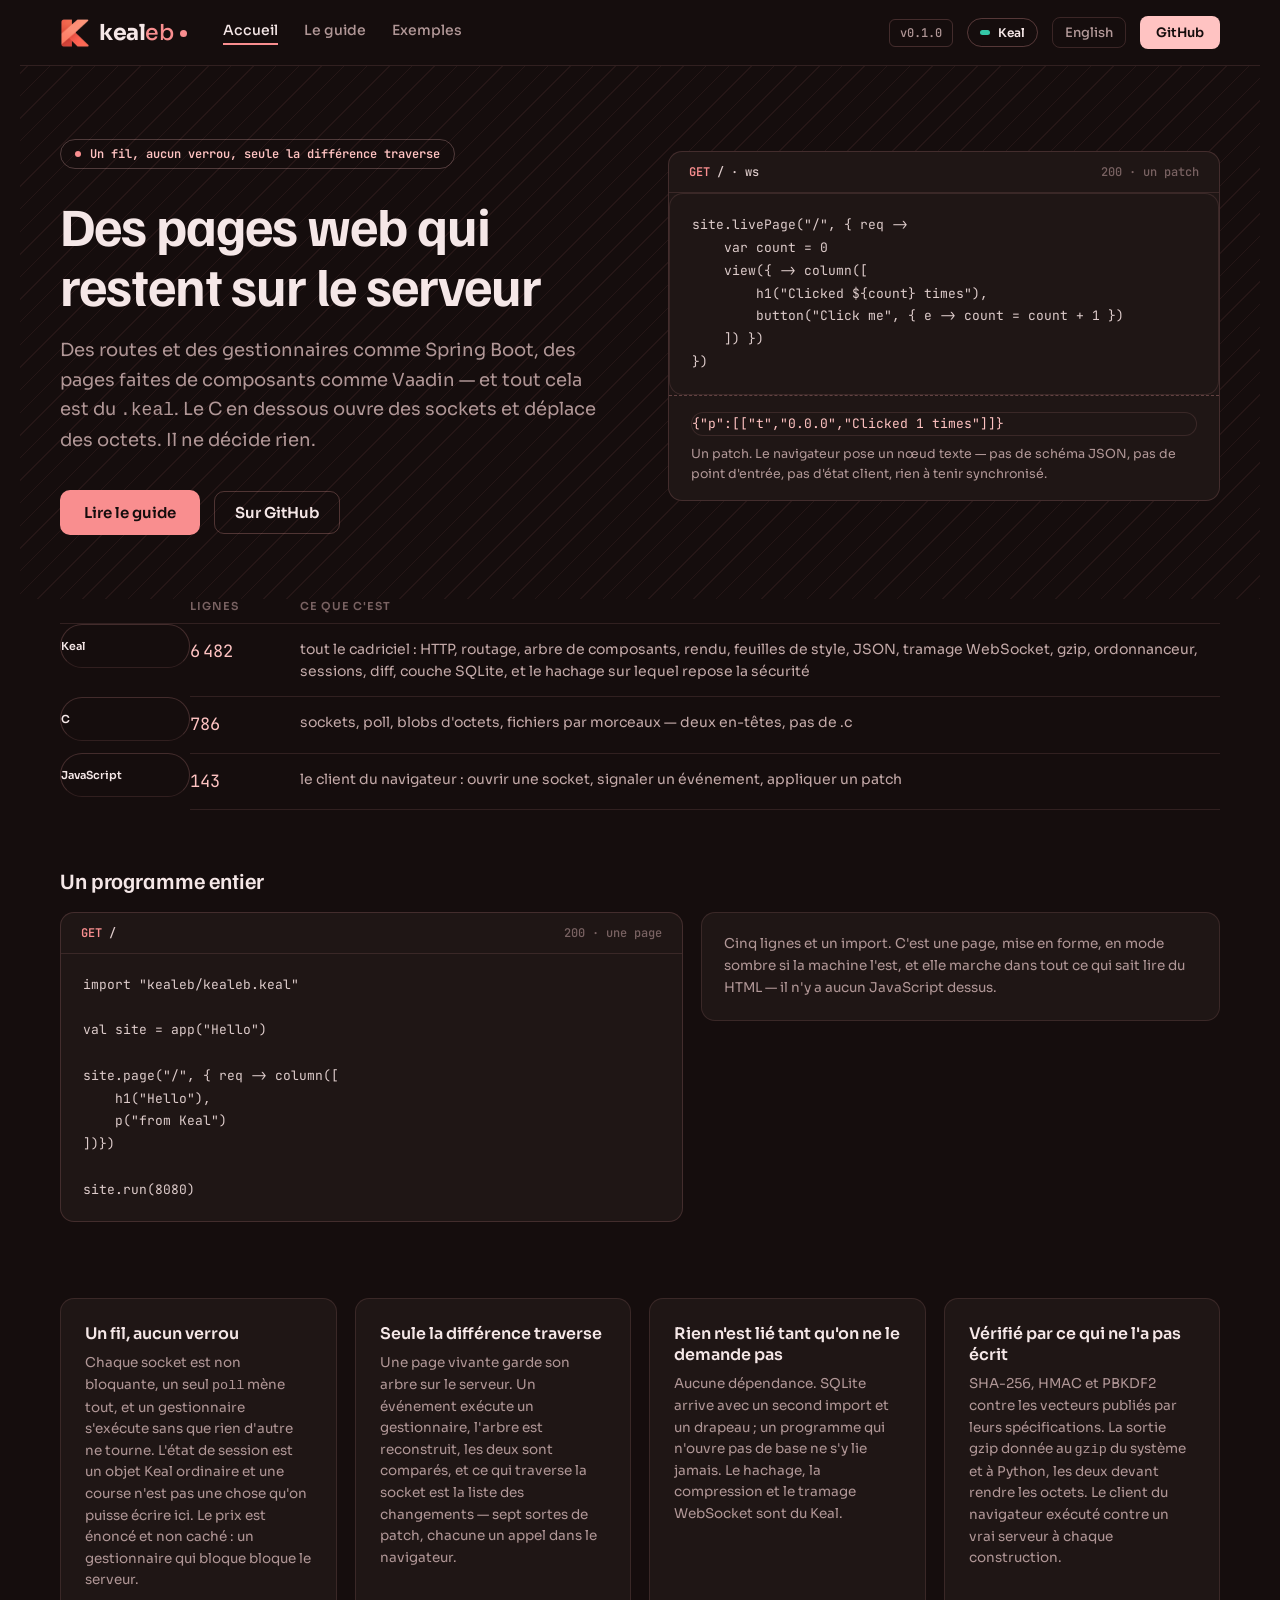
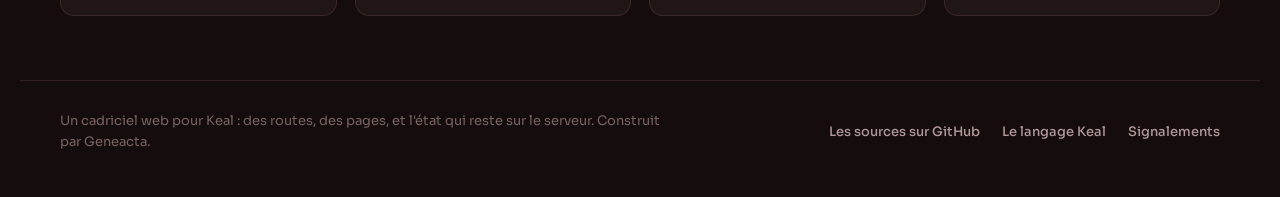
==== commit 390da8f2: "The family's identity: coral, and a name that is text Tony's handoff makes the four Keal sites one f" ====
--- a/site/fr/index.html
+++ b/site/fr/index.html
@@ -20,19 +20,23 @@
 <meta name="twitter:description" content="Un cadriciel web pour Keal : les routes de Spring Boot, les pages de Vaadin, et tout cela en .keal.">
 <link rel="preconnect" href="https://fonts.googleapis.com">
 <link rel="preconnect" href="https://fonts.gstatic.com" crossorigin>
-<link href="https://fonts.googleapis.com/css2?family=Sora:wght@400;500;600;700&family=JetBrains+Mono:wght@400;500;600;700&display=swap" rel="stylesheet">
+<link href="https://fonts.googleapis.com/css2?family=Sora:wght@400;500;600;700&family=JetBrains+Mono:wght@400;500;600;700&family=Familjen+Grotesk:wght@500;700&display=swap" rel="stylesheet">
+<link rel="icon" type="image/png" href="../assets/k.png">
 <link rel="stylesheet" href="../style.css">
 </head>
 <body>
 <div class="wrap">
 <nav class="nav">
   <div class="nav-left">
-    <a class="wordmark" href="index.html">kealeb</a>
+    <a class="mark" href="index.html">
+      <img class="mark-k" src="../assets/k.png" alt="">
+      <span class="wordmark">keal<span class="suffix">eb</span></span>
+    </a>
     <div class="nav-links"><a href="index.html" class="tab-active">Accueil</a><a href="guide.html">Le guide</a><a href="examples.html">Exemples</a></div>
   </div>
   <div class="nav-right">
     <span class="badge">v0.1.0</span>
-    <a class="btn-keal" href="https://geneacta.github.io/keal/">Keal ↗</a>
+    <a class="btn-keal" href="https://geneacta.github.io/keal/fr/">Keal</a>
     <a class="btn-lang" href="../index.html">English</a>
     <a class="btn-gh" href="https://github.com/geneacta/kealeb">GitHub</a>
   </div>
@@ -40,12 +44,24 @@
 
 <section class="hero">
   <div>
+    <span class="pill">Un fil, aucun verrou, seule la différence traverse</span>
     <h1>Des pages web qui restent sur le serveur</h1>
     <p class="sub">Des routes et des gestionnaires comme Spring Boot, des pages faites de composants comme Vaadin — et tout cela est du <code>.keal</code>. Le C en dessous ouvre des sockets et déplace des octets. Il ne décide rien.</p>
     <div class="hero-cta"><a class="cta" href="guide.html">Lire le guide</a>
       <a class="cta2" href="https://github.com/geneacta/kealeb">Sur GitHub</a></div>
   </div>
-  <div class="hero-code"><pre class="mono">import &quot;kealeb/kealeb.keal&quot;
+  <div class="hero-code"><div class="cwin"><div class="cwin-bar"><span><span class="verb">GET</span> <span class="path">/ · ws</span></span><span class="said">200 · un patch</span></div><pre>site.livePage(&quot;/&quot;, { req -&gt;
+    var count = 0
+    view({ -&gt; column([
+        h1(&quot;Clicked ${count} times&quot;),
+        button(&quot;Click me&quot;, { e -&gt; count = count + 1 })
+    ]) })
+})</pre><div class="answer"><pre>{&quot;p&quot;:[[&quot;t&quot;,&quot;0.0.0&quot;,&quot;Clicked 1 times&quot;]]}</pre><p>Un patch. Le navigateur pose un nœud texte — pas de schéma JSON, pas de point d'entrée, pas d'état client, rien à tenir synchronisé.</p></div></div></div>
+</section>
+<section class="counts-wrap"><table class="counts"><thead><tr><th></th><th>lignes</th><th>ce que c'est</th></tr></thead><tbody><tr><td class="lang">Keal</td><td class="n">6&thinsp;482</td><td>tout le cadriciel : HTTP, routage, arbre de composants, rendu, feuilles de style, JSON, tramage WebSocket, gzip, ordonnanceur, sessions, diff, couche SQLite, et le hachage sur lequel repose la sécurité</td></tr><tr><td class="lang">C</td><td class="n">786</td><td>sockets, poll, blobs d'octets, fichiers par morceaux — deux en-têtes, pas de .c</td></tr><tr><td class="lang">JavaScript</td><td class="n">143</td><td>le client du navigateur : ouvrir une socket, signaler un événement, appliquer un patch</td></tr></tbody></table></section>
+<section class="live">
+  <h2>Un programme entier</h2>
+  <div class="live-grid"><div class="cwin"><div class="cwin-bar"><span><span class="verb">GET</span> <span class="path">/</span></span><span class="said">200 · une page</span></div><pre>import &quot;kealeb/kealeb.keal&quot;
 
 val site = app(&quot;Hello&quot;)
 
@@ -54,18 +70,7 @@
     p(&quot;from Keal&quot;)
 ])})
 
-site.run(8080)</pre></div>
-</section>
-<section class="counts-wrap"><table class="counts"><thead><tr><th></th><th>lignes</th><th>ce que c'est</th></tr></thead><tbody><tr><td class="lang">Keal</td><td class="n">6&thinsp;482</td><td>tout le cadriciel : HTTP, routage, arbre de composants, rendu, feuilles de style, JSON, tramage WebSocket, gzip, ordonnanceur, sessions, diff, couche SQLite, et le hachage sur lequel repose la sécurité</td></tr><tr><td class="lang">C</td><td class="n">786</td><td>sockets, poll, blobs d'octets, fichiers par morceaux — deux en-têtes, pas de .c</td></tr><tr><td class="lang">JavaScript</td><td class="n">143</td><td>le client du navigateur : ouvrir une socket, signaler un événement, appliquer un patch</td></tr></tbody></table></section>
-<section class="live">
-  <h2>Une page vivante, et tout ce que coûte un clic</h2>
-  <div class="live-grid"><pre class="mono">site.livePage(&quot;/&quot;, { req -&gt;
-    var count = 0
-    view({ -&gt; column([
-        h1(&quot;Clicked ${count} times&quot;),
-        button(&quot;Click me&quot;, { e -&gt; count = count + 1 })
-    ]) })
-})</pre><div class="patch"><pre class="mono">{&quot;p&quot;:[[&quot;t&quot;,&quot;0.0.0&quot;,&quot;Clicked 1 times&quot;]]}</pre><p>Un patch. Le navigateur pose un nœud texte. Il n'y a pas de schéma JSON à écrire, pas de point d'entrée, pas d'état client, et rien à tenir synchronisé — <code>count</code> est une variable Keal ordinaire et la page est une fonction d'elle.</p></div></div>
+site.run(8080)</pre></div><div class="patch"><p>Cinq lignes et un import. C'est une page, mise en forme, en mode sombre si la machine l'est, et elle marche dans tout ce qui sait lire du HTML — il n'y a aucun JavaScript dessus.</p></div></div>
 </section>
 <section class="cards4"><div class="card"><h3>Un fil, aucun verrou</h3><p>Chaque socket est non bloquante, un seul <code>poll</code> mène tout, et un gestionnaire s'exécute sans que rien d'autre ne tourne. L'état de session est un objet Keal ordinaire et une course n'est pas une chose qu'on puisse écrire ici. Le prix est énoncé et non caché : un gestionnaire qui bloque bloque le serveur.</p></div><div class="card"><h3>Seule la différence traverse</h3><p>Une page vivante garde son arbre sur le serveur. Un événement exécute un gestionnaire, l'arbre est reconstruit, les deux sont comparés, et ce qui traverse la socket est la liste des changements — sept sortes de patch, chacune un appel dans le navigateur.</p></div><div class="card"><h3>Rien n'est lié tant qu'on ne le demande pas</h3><p>Aucune dépendance. SQLite arrive avec un second import et un drapeau ; un programme qui n'ouvre pas de base ne s'y lie jamais. Le hachage, la compression et le tramage WebSocket sont du Keal.</p></div><div class="card"><h3>Vérifié par ce qui ne l'a pas écrit</h3><p>SHA-256, HMAC et PBKDF2 contre les vecteurs publiés par leurs spécifications. La sortie gzip donnée au <code>gzip</code> du système et à Python, les deux devant rendre les octets. Le client du navigateur exécuté contre un vrai serveur à chaque construction.</p></div></section>
 
@@ -73,7 +78,7 @@
   <div class="foot-l">Un cadriciel web pour Keal : des routes, des pages, et l'état qui reste sur le serveur. Construit par Geneacta.</div>
   <div class="foot-r">
     <a href="https://github.com/geneacta/kealeb">Les sources sur GitHub</a>
-    <a href="https://geneacta.github.io/keal/">Le langage Keal</a>
+    <a href="https://geneacta.github.io/keal/fr/">Le langage Keal</a>
     <a href="https://github.com/geneacta/kealeb/issues">Signalements</a>
   </div>
 </footer>
--- a/site/style.css
+++ b/site/style.css
@@ -1,10 +1,16 @@
 /* Keal site — design tokens from the handoff (assets/README.md). */
 :root {
-  --bg: #0B1514; --panel: #0F1D1B;
-  --line: rgba(140,220,196,.12); --line2: rgba(140,220,196,.16);
-  --ink: #E4F1EC; --dim: #8CA69F; --prose: #9FB8B1; --faint: #567870;
-  --accent: #35C8A8; --accent-h: #4ADBB5; --mint: #A9EBCD;
-  --kw: #63D3B4; --ty: #A9EBCD; --str: #D9C98B; --code: #C7DAD4;
+  --bg: #150D0D; --panel: #1F1615;
+  --line: rgba(254,170,169,.12); --line2: rgba(254,170,169,.16);
+  --ink: #F5E7E7; --dim: #B19797; --prose: #C4AAA9; --faint: #796262;
+  --accent: #F98E8F; --accent-h: #FF9A9B; --mint: #FFC3C2;
+  --kw: #F8A4A3; --ty: #FFC3C2; --str: #D9C98B; --code: #DECCCB;
+  --display: 'Familjen Grotesk', Sora, sans-serif;
+  --motif: repeating-linear-gradient(-45deg, rgba(249,142,143,.07) 0 1px, transparent 1px 16px);
+  --motif-size: auto;
+  /* The one green a child may use: the foot of the K on the button that says
+     where this came from. Everything else on this page is coral. */
+  --keal-mint: #35C8A8;
 }
 * { box-sizing: border-box; }
 html, body { margin: 0; }
@@ -25,13 +31,13 @@
 .nav-links a.tab-active { color: var(--ink); border-bottom: 2px solid var(--accent); padding-bottom: 4px; }
 .nav-links .soon { color: var(--faint); cursor: default; }
 .nav-right { display: flex; align-items: center; gap: 14px; }
-.lang { display: flex; border: 1px solid rgba(140,220,196,.2); border-radius: 99px;
+.lang { display: flex; border: 1px solid rgba(254,170,169,.2); border-radius: 99px;
         overflow: hidden; font: 600 11px Sora, sans-serif; }
 .lang button { border: 0; background: none; padding: 5px 11px; color: var(--dim);
                font: inherit; cursor: pointer; }
 .lang button.on { background: var(--accent); color: var(--bg); }
 .badge { font: 500 12px 'JetBrains Mono', monospace; color: var(--dim);
-         border: 1px solid rgba(140,220,196,.2); border-radius: 6px; padding: 5px 10px; }
+         border: 1px solid rgba(254,170,169,.2); border-radius: 6px; padding: 5px 10px; }
 .btn-gh { font: 600 13px Sora, sans-serif; color: var(--bg); background: var(--mint);
           border-radius: 8px; padding: 8px 16px; }
 .btn-gh:hover { filter: brightness(1.06); }
@@ -41,15 +47,15 @@
        background: var(--accent); border-radius: 10px; padding: 13px 24px; }
 .cta:hover { background: var(--accent-h); }
 .cta-line { display: inline-block; font: 600 15px Sora, sans-serif; color: var(--ink);
-            border: 1px solid rgba(140,220,196,.25); border-radius: 10px; padding: 13px 24px; }
-.cta-line:hover { border-color: rgba(140,220,196,.45); }
+            border: 1px solid rgba(254,170,169,.25); border-radius: 10px; padding: 13px 24px; }
+.cta-line:hover { border-color: rgba(254,170,169,.45); }
 
 /* ---- hero ---- */
 .hero { display: grid; grid-template-columns: 1fr 1fr; gap: 56px;
         padding: 72px 40px 64px; align-items: center; }
 .pill { display: inline-flex; align-items: center; gap: 8px;
         font: 600 12px 'JetBrains Mono', monospace; color: var(--mint);
-        border: 1px solid rgba(169,235,205,.25); border-radius: 99px;
+        border: 1px solid rgba(255,195,194,.25); border-radius: 99px;
         padding: 6px 14px; margin-bottom: 26px; }
 .pill .dot { width: 6px; height: 6px; border-radius: 99px; background: var(--accent); }
 .hero h1 { margin: 0 0 20px; font: 700 54px/1.12 Sora, sans-serif;
@@ -59,16 +65,16 @@
 .ctas { display: flex; gap: 14px; align-items: center; margin-bottom: 26px; }
 .cmd { display: inline-flex; align-items: center; gap: 12px;
        font: 500 13.5px 'JetBrains Mono', monospace; color: var(--mint);
-       background: var(--panel); border: 1px solid rgba(140,220,196,.14);
+       background: var(--panel); border: 1px solid rgba(254,170,169,.14);
        border-radius: 10px; padding: 12px 18px; cursor: pointer; }
 .cmd .p { color: var(--faint); }
-.cmd .cp { color: var(--faint); border-left: 1px solid rgba(140,220,196,.14); padding-left: 12px; }
+.cmd .cp { color: var(--faint); border-left: 1px solid rgba(254,170,169,.14); padding-left: 12px; }
 
 /* ---- code windows ---- */
 .win { background: var(--panel); border: 1px solid var(--line2); border-radius: 14px; overflow: hidden; }
 .win.shadow { box-shadow: 0 24px 60px rgba(0,0,0,.45); }
 .win-bar { display: flex; align-items: center; gap: 8px; padding: 12px 16px; border-bottom: 1px solid var(--line); }
-.win-bar .b { width: 10px; height: 10px; border-radius: 99px; background: rgba(140,220,196,.18); }
+.win-bar .b { width: 10px; height: 10px; border-radius: 99px; background: rgba(254,170,169,.18); }
 .win-bar .t { margin-left: 10px; font: 500 12px 'JetBrains Mono', monospace; color: var(--dim); }
 .win pre { margin: 0; padding: 22px 24px; font: 13.5px/1.75 'JetBrains Mono', monospace;
            color: var(--code); white-space: pre; overflow-x: auto; }
@@ -99,7 +105,7 @@
 .card p { margin: 0; font: 400 13.5px/1.6 Sora, sans-serif; color: var(--dim); }
 .chips { display: flex; flex-wrap: wrap; gap: 6px; }
 .chip { font: 500 11.5px 'JetBrains Mono', monospace; color: var(--mint);
-        border: 1px solid rgba(169,235,205,.2); border-radius: 6px; padding: 3px 8px; }
+        border: 1px solid rgba(255,195,194,.2); border-radius: 6px; padding: 3px 8px; }
 .card pre { margin: 0; font: 12.5px/1.7 'JetBrains Mono', monospace; color: var(--code); white-space: pre; }
 
 /* ---- two-column sections ---- */
@@ -115,9 +121,9 @@
 .perf-rows { display: flex; flex-direction: column; gap: 12px; font: 500 13px 'JetBrains Mono', monospace; }
 .perf-row { display: grid; grid-template-columns: 120px 1fr 56px; gap: 14px; align-items: center; color: var(--dim); }
 .perf-row.hot { color: var(--mint); }
-.bar { height: 7px; border-radius: 99px; background: rgba(140,220,196,.1); }
-.bar > div { height: 100%; border-radius: 99px; background: rgba(140,220,196,.35); width: 0; transition: width .6s ease-out; }
-.bar.mid > div { background: rgba(140,220,196,.55); }
+.bar { height: 7px; border-radius: 99px; background: rgba(254,170,169,.1); }
+.bar > div { height: 100%; border-radius: 99px; background: rgba(254,170,169,.35); width: 0; transition: width .6s ease-out; }
+.bar.mid > div { background: rgba(254,170,169,.55); }
 .bar.hot > div { background: var(--accent); }
 .perf-cap { margin-top: 16px; font: 400 12.5px Sora, sans-serif; color: var(--faint); }
 
@@ -148,23 +154,23 @@
 .tbar-r { display: flex; align-items: center; gap: 14px; }
 .tbar-r .cnt { font: 500 12px 'JetBrains Mono', monospace; color: var(--dim); }
 .prog { width: 180px; height: 5px; border-radius: 99px; background: var(--line); overflow: hidden; }
-.prog > div { height: 100%; border-radius: 99px; background: linear-gradient(90deg, #35C8A8, #A9EBCD); }
+.prog > div { height: 100%; border-radius: 99px; background: linear-gradient(90deg, #F98E8F, #FFC3C2); }
 .texit { font: 600 12px Sora, sans-serif; color: var(--dim);
-         border: 1px solid rgba(140,220,196,.2); border-radius: 8px; padding: 6px 14px; }
+         border: 1px solid rgba(254,170,169,.2); border-radius: 8px; padding: 6px 14px; }
 .tgrid { display: grid; grid-template-columns: 264px 1fr; min-height: 680px; }
 .tside { border-right: 1px solid var(--line); padding: 24px 0; }
 .tside .lbl { font: 600 11px 'JetBrains Mono', monospace; color: var(--faint);
               letter-spacing: .1em; padding: 0 24px 12px; }
 .tch { display: flex; align-items: center; gap: 12px; padding: 9px 24px; cursor: pointer; }
 .tch .n { width: 20px; height: 20px; border-radius: 99px; display: grid; place-items: center;
-          font: 500 11px Sora, sans-serif; border: 1px solid rgba(140,220,196,.25); color: var(--faint); flex: none; }
+          font: 500 11px Sora, sans-serif; border: 1px solid rgba(254,170,169,.25); color: var(--faint); flex: none; }
 .tch .nm { font: 500 13.5px Sora, sans-serif; color: var(--dim); }
-.tch.done .n { border: 0; background: rgba(53,200,168,.18); color: var(--accent); font-weight: 600; }
-.tch.now { background: rgba(53,200,168,.1); border-left: 2px solid var(--accent); padding-left: 22px; }
+.tch.done .n { border: 0; background: rgba(249,142,143,.18); color: var(--accent); font-weight: 600; }
+.tch.now { background: rgba(249,142,143,.1); border-left: 2px solid var(--accent); padding-left: 22px; }
 .tch.now .n { border: 0; background: var(--accent); color: var(--bg); font-weight: 600; }
 .tch.now .nm { font-weight: 600; color: var(--ink); }
-.tnote { margin: 20px 24px 0; background: rgba(169,235,205,.05);
-         border: 1px solid rgba(169,235,205,.14); border-radius: 10px; padding: 14px 16px; }
+.tnote { margin: 20px 24px 0; background: rgba(255,195,194,.05);
+         border: 1px solid rgba(255,195,194,.14); border-radius: 10px; padding: 14px 16px; }
 .tnote .h { font: 600 11px 'JetBrains Mono', monospace; color: var(--mint); margin-bottom: 6px; }
 .tnote p { margin: 0; font: 400 12px/1.55 Sora, sans-serif; color: var(--faint); }
 .tmain { padding: 44px 56px; max-width: 760px; }
@@ -183,14 +189,14 @@
 .cwin .cout { display: none; padding: 12px 22px; border-top: 1px solid var(--line);
               font: 500 13px 'JetBrains Mono', monospace; color: var(--mint); white-space: pre; }
 .cwin.ran .cout { display: block; }
-.callout { display: flex; gap: 14px; background: rgba(169,235,205,.06);
-           border: 1px solid rgba(169,235,205,.18); border-radius: 12px;
+.callout { display: flex; gap: 14px; background: rgba(255,195,194,.06);
+           border: 1px solid rgba(255,195,194,.18); border-radius: 12px;
            padding: 16px 20px; margin-bottom: 34px; }
 .callout .st { font: 700 14px Sora, sans-serif; color: var(--mint); }
 .callout p { margin: 0; font: 400 13.5px/1.65 Sora, sans-serif; color: var(--prose); }
 .tnav { display: flex; justify-content: space-between; }
 .tprev { font: 600 14px Sora, sans-serif; color: var(--dim);
-         border: 1px solid rgba(140,220,196,.2); border-radius: 10px; padding: 11px 20px; }
+         border: 1px solid rgba(254,170,169,.2); border-radius: 10px; padding: 11px 20px; }
 .tnext { font: 600 14px Sora, sans-serif; color: var(--bg); background: var(--accent);
          border-radius: 10px; padding: 11px 20px; }
 .tnext:hover { background: var(--accent-h); }
@@ -203,7 +209,7 @@
 .dside .grp:first-child { padding-top: 4px; }
 .dside a { display: block; padding: 7px 26px; font: 500 13.5px Sora, sans-serif; color: var(--dim); }
 .dside a:hover { color: var(--ink); }
-.dside a.on { color: var(--ink); background: rgba(53,200,168,.1);
+.dside a.on { color: var(--ink); background: rgba(249,142,143,.1);
               border-left: 2px solid var(--accent); padding-left: 24px; font-weight: 600; }
 .dmain { padding: 40px 52px; max-width: 720px; }
 .crumb { font: 500 12.5px 'JetBrains Mono', monospace; color: var(--faint); margin-bottom: 14px; }
@@ -212,17 +218,17 @@
 .dmain h2 { margin: 0 0 14px; font: 700 22px Sora, sans-serif; }
 .dmain p { margin: 0 0 24px; font: 400 15.5px/1.75 Sora, sans-serif; color: var(--prose); }
 .dmain strong { color: var(--ink); font-weight: 600; }
-.dtable { border: 1px solid rgba(140,220,196,.14); border-radius: 12px; overflow: hidden;
+.dtable { border: 1px solid rgba(254,170,169,.14); border-radius: 12px; overflow: hidden;
           margin-bottom: 26px; font: 400 13.5px Sora, sans-serif; }
 .dtable .hd { display: grid; grid-template-columns: 1fr 1fr 2fr; gap: 16px; padding: 11px 20px;
-              background: rgba(53,200,168,.06); font: 600 11.5px 'JetBrains Mono', monospace; color: var(--faint); }
+              background: rgba(249,142,143,.06); font: 600 11.5px 'JetBrains Mono', monospace; color: var(--faint); }
 .dtable .row { display: grid; grid-template-columns: 1fr 1fr 2fr; gap: 16px; padding: 12px 20px;
-               border-top: 1px solid rgba(140,220,196,.1); }
+               border-top: 1px solid rgba(254,170,169,.1); }
 .dtoc { padding: 40px 28px 0 8px; }
 .dtoc .h { font: 600 11px 'JetBrains Mono', monospace; color: var(--faint);
            letter-spacing: .1em; margin-bottom: 14px; }
 .dtoc-items { display: flex; flex-direction: column; gap: 10px;
-              font: 400 12.5px Sora, sans-serif; border-left: 1px solid rgba(140,220,196,.14); }
+              font: 400 12.5px Sora, sans-serif; border-left: 1px solid rgba(254,170,169,.14); }
 .dtoc-items a { color: var(--dim); padding-left: 14px; }
 .dtoc-items a.on { color: var(--mint); border-left: 2px solid var(--accent); margin-left: -1.5px; }
 
@@ -254,7 +260,7 @@
 .prose a { color: var(--mint); text-decoration: underline; text-underline-offset: 3px; }
 .prose a:hover { color: var(--accent); }
 .prose code { font: 13.5px 'JetBrains Mono', monospace; color: var(--mint);
-              background: rgba(53,200,168,.08); padding: 1px 5px; border-radius: 4px; }
+              background: rgba(249,142,143,.08); padding: 1px 5px; border-radius: 4px; }
 .prose pre { background: var(--panel); border: 1px solid var(--line2); border-radius: 10px;
              padding: 16px 18px; overflow-x: auto; margin: 16px 0; }
 .prose pre code { background: none; padding: 0; color: var(--code);
@@ -279,7 +285,7 @@
            padding-right: 16px; }
 .tournav .tch { display: flex; align-items: center; gap: 10px; padding: 7px 10px; border-radius: 8px;
                 font: 500 13.5px Sora, sans-serif; color: var(--dim); }
-.tournav .tch:hover { color: var(--ink); background: rgba(53,200,168,.06); }
+.tournav .tch:hover { color: var(--ink); background: rgba(249,142,143,.06); }
 .tournav .tch .n { width: 22px; height: 22px; border-radius: 6px; background: var(--panel);
                    border: 1px solid var(--line2); display: grid; place-items: center;
                    font: 600 11px 'JetBrains Mono', monospace; color: var(--faint); flex: none; }
@@ -296,7 +302,7 @@
                 letter-spacing: .1em; text-transform: uppercase; padding: 12px 8px 6px; }
 .snav a { display: block; padding: 4px 8px; font: 500 12.5px 'JetBrains Mono', monospace;
           color: var(--dim); white-space: nowrap; overflow: hidden; text-overflow: ellipsis; }
-.snav a:hover { color: var(--ink); background: rgba(53,200,168,.06); }
+.snav a:hover { color: var(--ink); background: rgba(249,142,143,.06); }
 .snav .k { display: inline-block; width: 50px; color: var(--faint); font-size: 11px; }
 .smain pre.sig { font: 13.5px/1.6 'JetBrains Mono', monospace; color: var(--mint);
                  background: var(--panel); border: 1px solid var(--line2);
@@ -341,18 +347,38 @@
  * and the rules they need did not exist there.
  */
 
-.wordmark { font: 700 22px Sora, sans-serif; color: var(--ink); letter-spacing: -0.01em; }
+/* The mark: the K as an image, the name as text. It was an image of its own
+ * name; a name that is text can be selected, searched, read aloud, and falls
+ * back to the reader's own font stack when Sora does not load. An image of a
+ * word does none of those. */
+.mark { display: flex; align-items: center; gap: 9px; }
+.mark-k { display: block; width: 30px; height: 30px; object-fit: contain; }
+.wordmark { font: 700 22px Sora, sans-serif; letter-spacing: -.02em; color: var(--ink); }
+.wordmark .suffix { color: var(--accent); font-weight: 500; }
 .wordmark::after { content: ""; display: inline-block; width: 7px; height: 7px;
-                   margin-left: 7px; border-radius: 50%; background: var(--accent);
-                   vertical-align: 3px; }
-.btn-keal { font: 600 12px Sora, sans-serif; color: var(--mint);
-            border: 1px solid rgba(140,220,196,.28); border-radius: 99px; padding: 6px 12px; }
-.btn-keal:hover { border-color: var(--accent); color: var(--accent-h); }
+                   margin-left: 7px; vertical-align: 3px;
+                   background: var(--accent); border-radius: 50%; }
+
+/* The button back to Keal keeps the parent's mint, as the foot of its K. It is
+ * the only green on this site, and it is there to say where this came from. */
+.btn-keal { display: inline-flex; align-items: center; gap: 8px;
+            font: 600 12px Sora, sans-serif; color: var(--ink);
+            border: 1px solid rgba(254,170,169,.28); border-radius: 99px; padding: 6px 12px; }
+.btn-keal::before { content: ""; width: 10px; height: 5px; border-radius: 99px;
+                    background: var(--keal-mint); flex: none; }
+.btn-keal:hover { border-color: var(--accent); }
+
+/* The pill above the heading: what this page is, in one line, in mono. */
+.pill { display: inline-flex; align-items: center; gap: 9px; margin-bottom: 26px;
+        font: 600 12px 'JetBrains Mono', monospace; color: var(--mint);
+        border: 1px solid rgba(255,195,194,.25); border-radius: 99px; padding: 6px 14px; }
+.pill::before { content: ""; width: 6px; height: 6px; border-radius: 50%;
+                background: var(--accent); flex: none; }
 
 .hero-cta { display: flex; gap: 14px; align-items: center; flex-wrap: wrap; }
 .cta2 { display: inline-block; font: 600 15px Sora, sans-serif; color: var(--ink);
-        border: 1px solid rgba(140,220,196,.25); border-radius: 10px; padding: 11px 20px; }
-.cta2:hover { border-color: rgba(140,220,196,.5); }
+        border: 1px solid rgba(254,170,169,.25); border-radius: 10px; padding: 11px 20px; }
+.cta2:hover { border-color: rgba(254,170,169,.5); }
 .hero-code pre { margin: 0; background: var(--panel); border: 1px solid var(--line);
                  border-radius: 14px; padding: 22px 24px; overflow-x: auto;
                  font: 13px/1.75 'JetBrains Mono', monospace; color: var(--code); }
@@ -433,3 +459,32 @@
 .prose pre.lang-sh::before, .dmain pre.lang-sh::before { content: "shell"; }
 .prose pre.lang-toml::before, .dmain pre.lang-toml::before { content: "toml"; }
 .prose pre.lang-json::before, .dmain pre.lang-json::before { content: "json"; }
+
+/* ---- the identity ------------------------------------------------------
+ *
+ * Six things separate a child from Keal: the accent, the shade of the black,
+ * the display face, the mark, the hero's motif, and the dress of a code
+ * block. Everything else — the variable names, the components, the radii, the
+ * nav, the cards, the breakpoints — is the parent's and stays.
+ */
+
+.hero h1, .doc-head h1, .prose h1, .live h2, .duo h2 { font-family: var(--display); }
+.hero { background-image: var(--motif); background-size: var(--motif-size); }
+
+/* A code block on this site is dressed as a request and its answer, because
+ * that is what this framework is: a bar saying what was asked, the code, and
+ * under a dashed rule, the bytes that came back. */
+.cwin { background: var(--panel); border: 1px solid var(--line2); border-radius: 14px;
+        overflow: hidden; }
+.cwin-bar { display: flex; align-items: center; justify-content: space-between;
+            gap: 16px; padding: 12px 20px; border-bottom: 1px solid var(--line);
+            font: 500 12px 'JetBrains Mono', monospace; }
+.cwin-bar .verb { color: var(--accent); font-weight: 600; }
+.cwin-bar .path { color: var(--code); }
+.cwin-bar .said { color: var(--faint); }
+.cwin pre { margin: 0; padding: 20px 22px; overflow-x: auto;
+            font: 13px/1.75 'JetBrains Mono', monospace; color: var(--code); }
+.cwin .answer { border-top: 1px dashed rgba(254,170,169,.3); padding: 16px 22px; }
+.cwin .answer pre { margin: 0 0 8px; padding: 0; color: var(--mint); font-size: 13px;
+                    white-space: pre-wrap; word-break: break-all; }
+.cwin .answer p { margin: 0; font: 400 12.5px/1.6 Sora, sans-serif; color: var(--dim); }
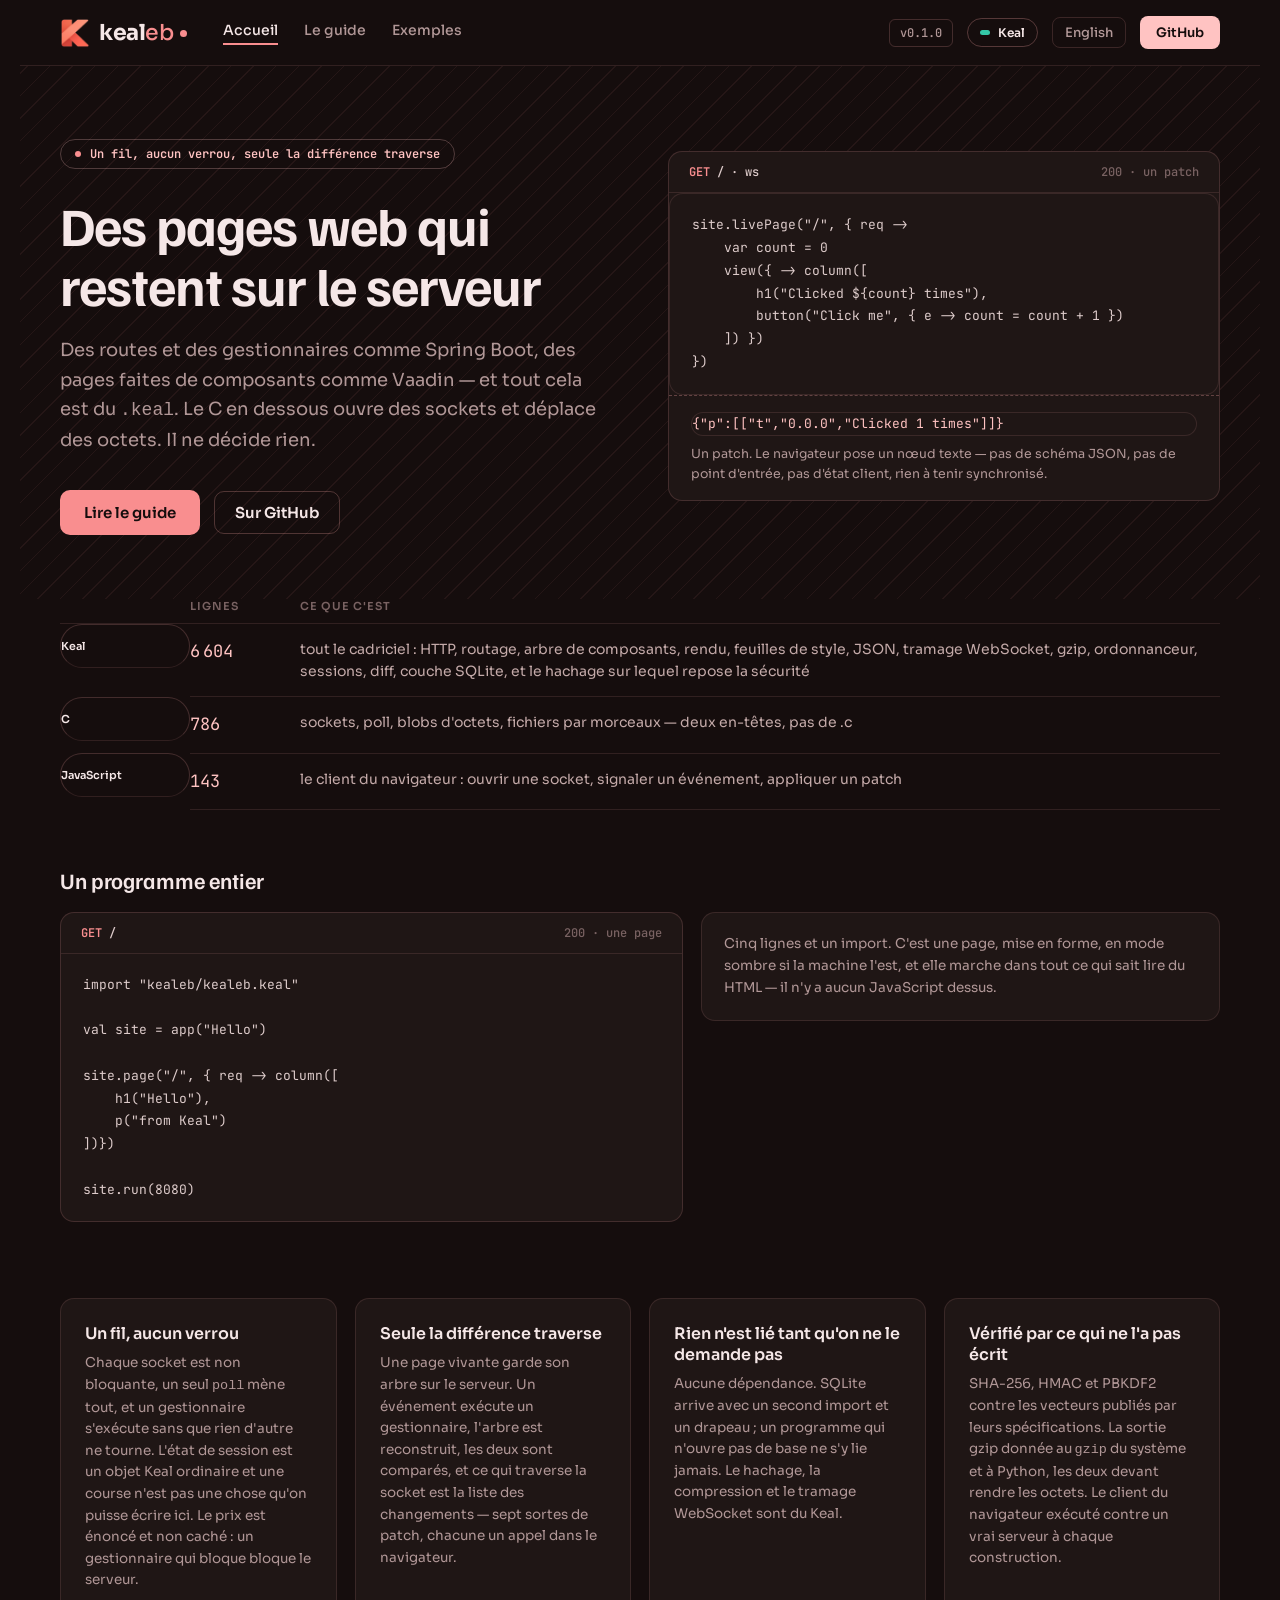
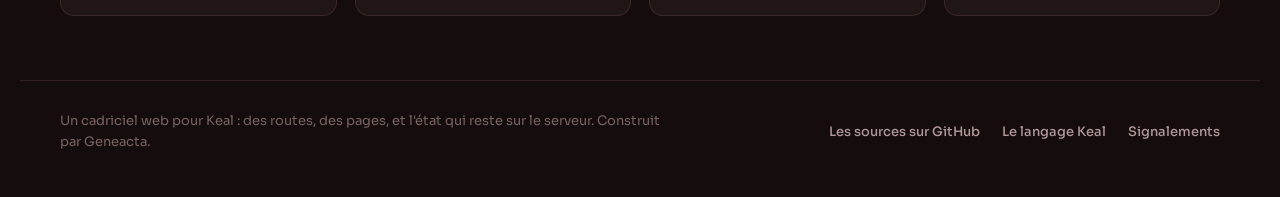
==== commit 22f66e98: "Answer one question and exit: --render and --routes An editor showing a preview of a kealeb page is " ====
--- a/site/fr/index.html
+++ b/site/fr/index.html
@@ -58,7 +58,7 @@
     ]) })
 })</pre><div class="answer"><pre>{&quot;p&quot;:[[&quot;t&quot;,&quot;0.0.0&quot;,&quot;Clicked 1 times&quot;]]}</pre><p>Un patch. Le navigateur pose un nœud texte — pas de schéma JSON, pas de point d'entrée, pas d'état client, rien à tenir synchronisé.</p></div></div></div>
 </section>
-<section class="counts-wrap"><table class="counts"><thead><tr><th></th><th>lignes</th><th>ce que c'est</th></tr></thead><tbody><tr><td class="lang">Keal</td><td class="n">6&thinsp;482</td><td>tout le cadriciel : HTTP, routage, arbre de composants, rendu, feuilles de style, JSON, tramage WebSocket, gzip, ordonnanceur, sessions, diff, couche SQLite, et le hachage sur lequel repose la sécurité</td></tr><tr><td class="lang">C</td><td class="n">786</td><td>sockets, poll, blobs d'octets, fichiers par morceaux — deux en-têtes, pas de .c</td></tr><tr><td class="lang">JavaScript</td><td class="n">143</td><td>le client du navigateur : ouvrir une socket, signaler un événement, appliquer un patch</td></tr></tbody></table></section>
+<section class="counts-wrap"><table class="counts"><thead><tr><th></th><th>lignes</th><th>ce que c'est</th></tr></thead><tbody><tr><td class="lang">Keal</td><td class="n">6&thinsp;604</td><td>tout le cadriciel : HTTP, routage, arbre de composants, rendu, feuilles de style, JSON, tramage WebSocket, gzip, ordonnanceur, sessions, diff, couche SQLite, et le hachage sur lequel repose la sécurité</td></tr><tr><td class="lang">C</td><td class="n">786</td><td>sockets, poll, blobs d'octets, fichiers par morceaux — deux en-têtes, pas de .c</td></tr><tr><td class="lang">JavaScript</td><td class="n">143</td><td>le client du navigateur : ouvrir une socket, signaler un événement, appliquer un patch</td></tr></tbody></table></section>
 <section class="live">
   <h2>Un programme entier</h2>
   <div class="live-grid"><div class="cwin"><div class="cwin-bar"><span><span class="verb">GET</span> <span class="path">/</span></span><span class="said">200 · une page</span></div><pre>import &quot;kealeb/kealeb.keal&quot;
--- a/site/style.css
+++ b/site/style.css
@@ -435,6 +435,23 @@
 .foot-r a { color: var(--dim); }
 .foot-r a:hover { color: var(--ink); }
 
+/* A grid item's `min-width` defaults to `auto`, which means min-content — and
+   min-content is wider than the track whenever the item holds a long word, a
+   button row or a code block. The track keeps its size, the item spills past
+   it, and the page scrolls sideways. Nothing looks wrong until the window is
+   narrow, which is why this was measured rather than noticed: Chrome at 500
+   points reported the guide 780px wide in a 485px window. `min-width: 0` lets
+   the item shrink to its track; the `pre` inside it already scrolls on its own. */
+/* An inline `code` holds a call chain with no spaces in it, and the default
+   only breaks a line at a space — so `html(page).status(201).type(…)` sat 297px
+   wide in a 375px window and pushed the whole page sideways. `anywhere` breaks
+   it only when it would not otherwise fit, and does not apply inside a `pre`,
+   which does not wrap at all. */
+.prose code, .dmain code { overflow-wrap: anywhere; }
+
+.hero > *, .dgrid > *, .live-grid > *, .duo > *,
+.cards > *, .cards3 > *, .cards4 > *, footer > * { min-width: 0; }
+
 @media (max-width: 900px) {
   .hero { grid-template-columns: 1fr; gap: 28px; }
   .live-grid { grid-template-columns: 1fr; }
@@ -445,6 +462,11 @@
 @media (max-width: 620px) {
   .cards4 { grid-template-columns: 1fr; }
   .nav { flex-wrap: wrap; gap: 12px; padding: 14px 20px; }
+  /* The links are wider in French than in English — "Démarrer", "Exemples" —
+     so the row that fits on one line in one language does not in the other,
+     and a row that will not wrap pushes the page out instead. Both wrap. */
+  .nav-left { flex-wrap: wrap; gap: 16px; min-width: 0; }
+  .nav-links { flex-wrap: wrap; gap: 18px; }
   .hero, .counts-wrap, .live, .doc-head { padding-left: 20px; padding-right: 20px; }
 }
 
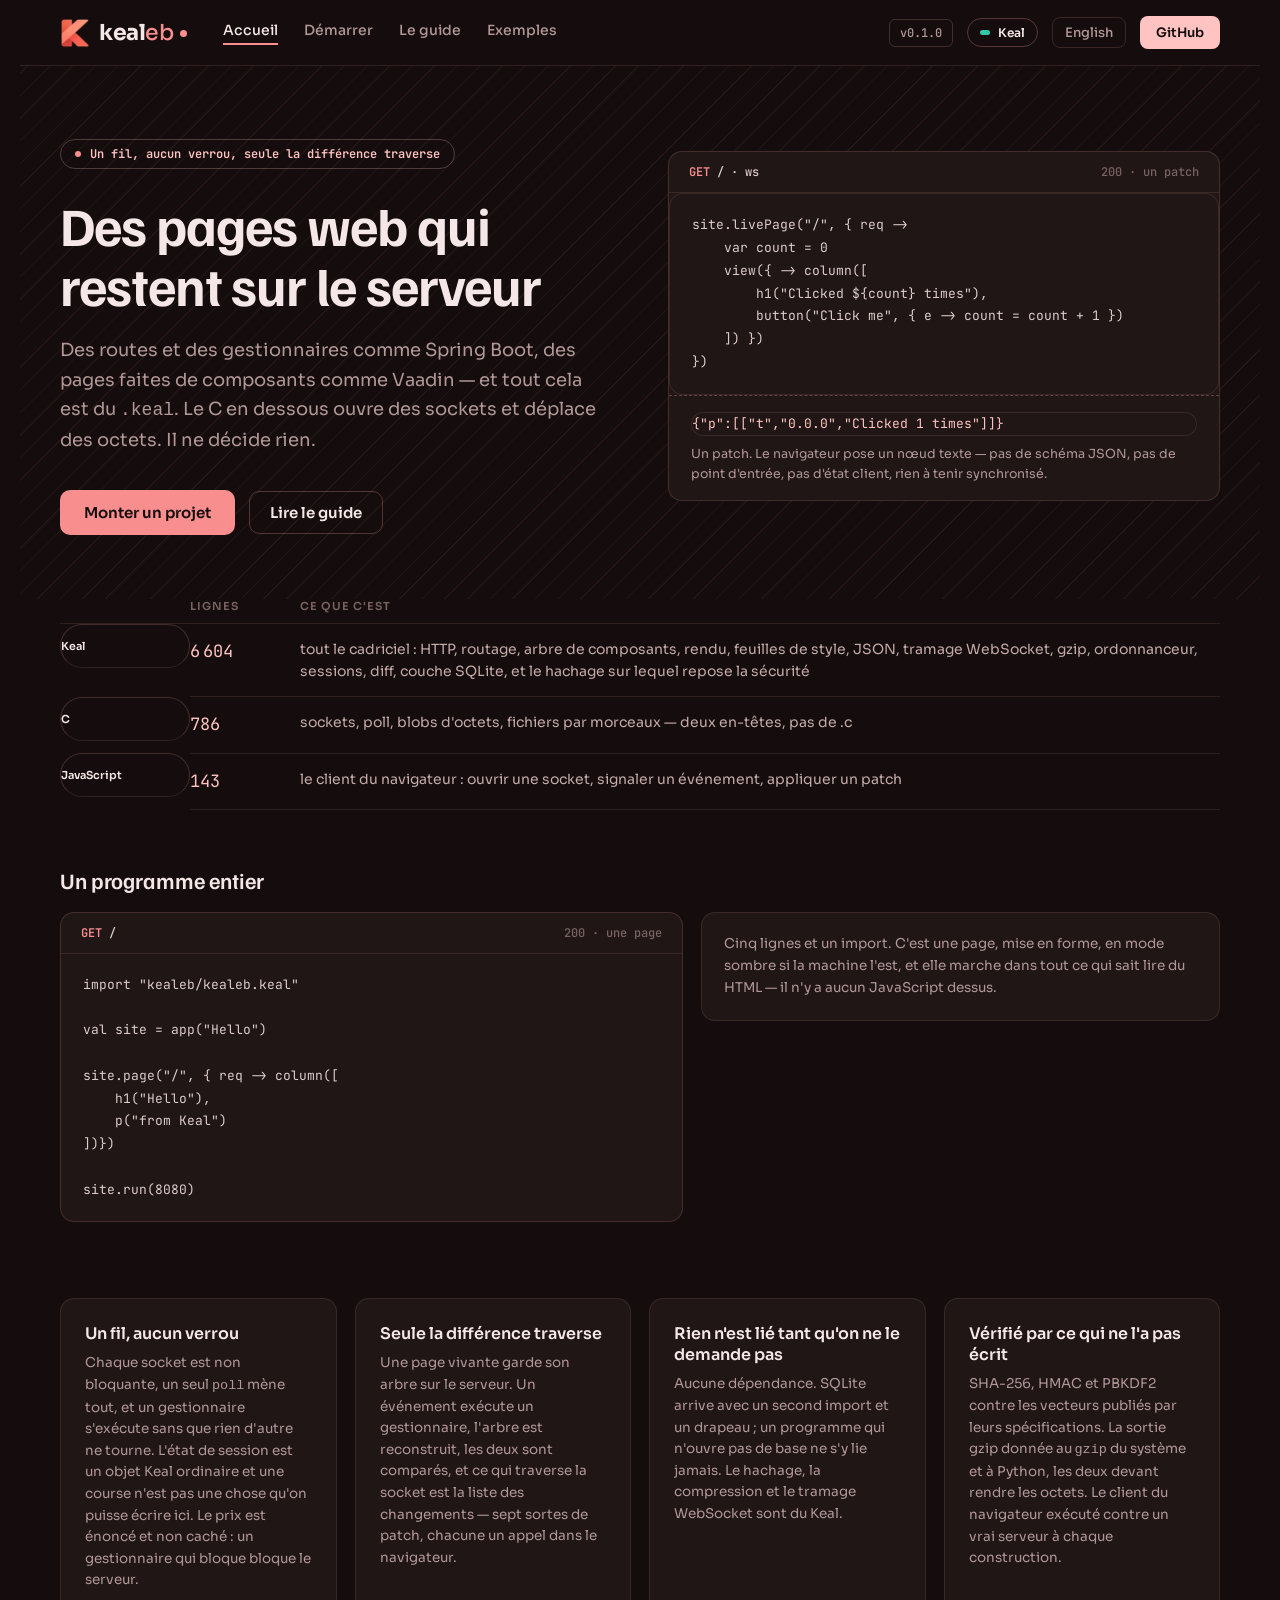
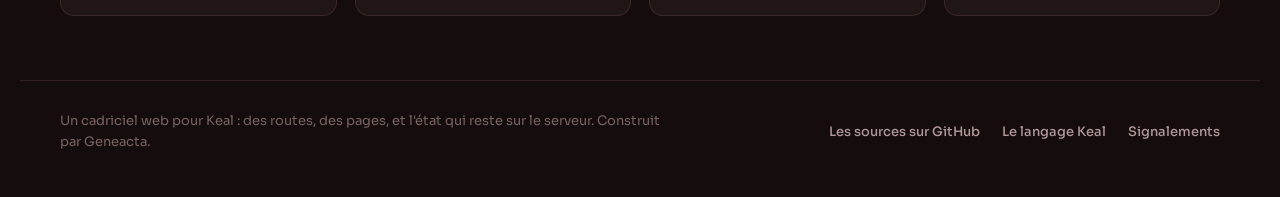
==== commit b0516951: "A page that says what to type, and what you should see The site explained the framework and left the" ====
--- a/site/fr/index.html
+++ b/site/fr/index.html
@@ -32,7 +32,7 @@
       <img class="mark-k" src="../assets/k.png" alt="">
       <span class="wordmark">keal<span class="suffix">eb</span></span>
     </a>
-    <div class="nav-links"><a href="index.html" class="tab-active">Accueil</a><a href="guide.html">Le guide</a><a href="examples.html">Exemples</a></div>
+    <div class="nav-links"><a href="index.html" class="tab-active">Accueil</a><a href="start.html">Démarrer</a><a href="guide.html">Le guide</a><a href="examples.html">Exemples</a></div>
   </div>
   <div class="nav-right">
     <span class="badge">v0.1.0</span>
@@ -47,8 +47,8 @@
     <span class="pill">Un fil, aucun verrou, seule la différence traverse</span>
     <h1>Des pages web qui restent sur le serveur</h1>
     <p class="sub">Des routes et des gestionnaires comme Spring Boot, des pages faites de composants comme Vaadin — et tout cela est du <code>.keal</code>. Le C en dessous ouvre des sockets et déplace des octets. Il ne décide rien.</p>
-    <div class="hero-cta"><a class="cta" href="guide.html">Lire le guide</a>
-      <a class="cta2" href="https://github.com/geneacta/kealeb">Sur GitHub</a></div>
+    <div class="hero-cta"><a class="cta" href="start.html">Monter un projet</a>
+      <a class="cta2" href="guide.html">Lire le guide</a></div>
   </div>
   <div class="hero-code"><div class="cwin"><div class="cwin-bar"><span><span class="verb">GET</span> <span class="path">/ · ws</span></span><span class="said">200 · un patch</span></div><pre>site.livePage(&quot;/&quot;, { req -&gt;
     var count = 0
